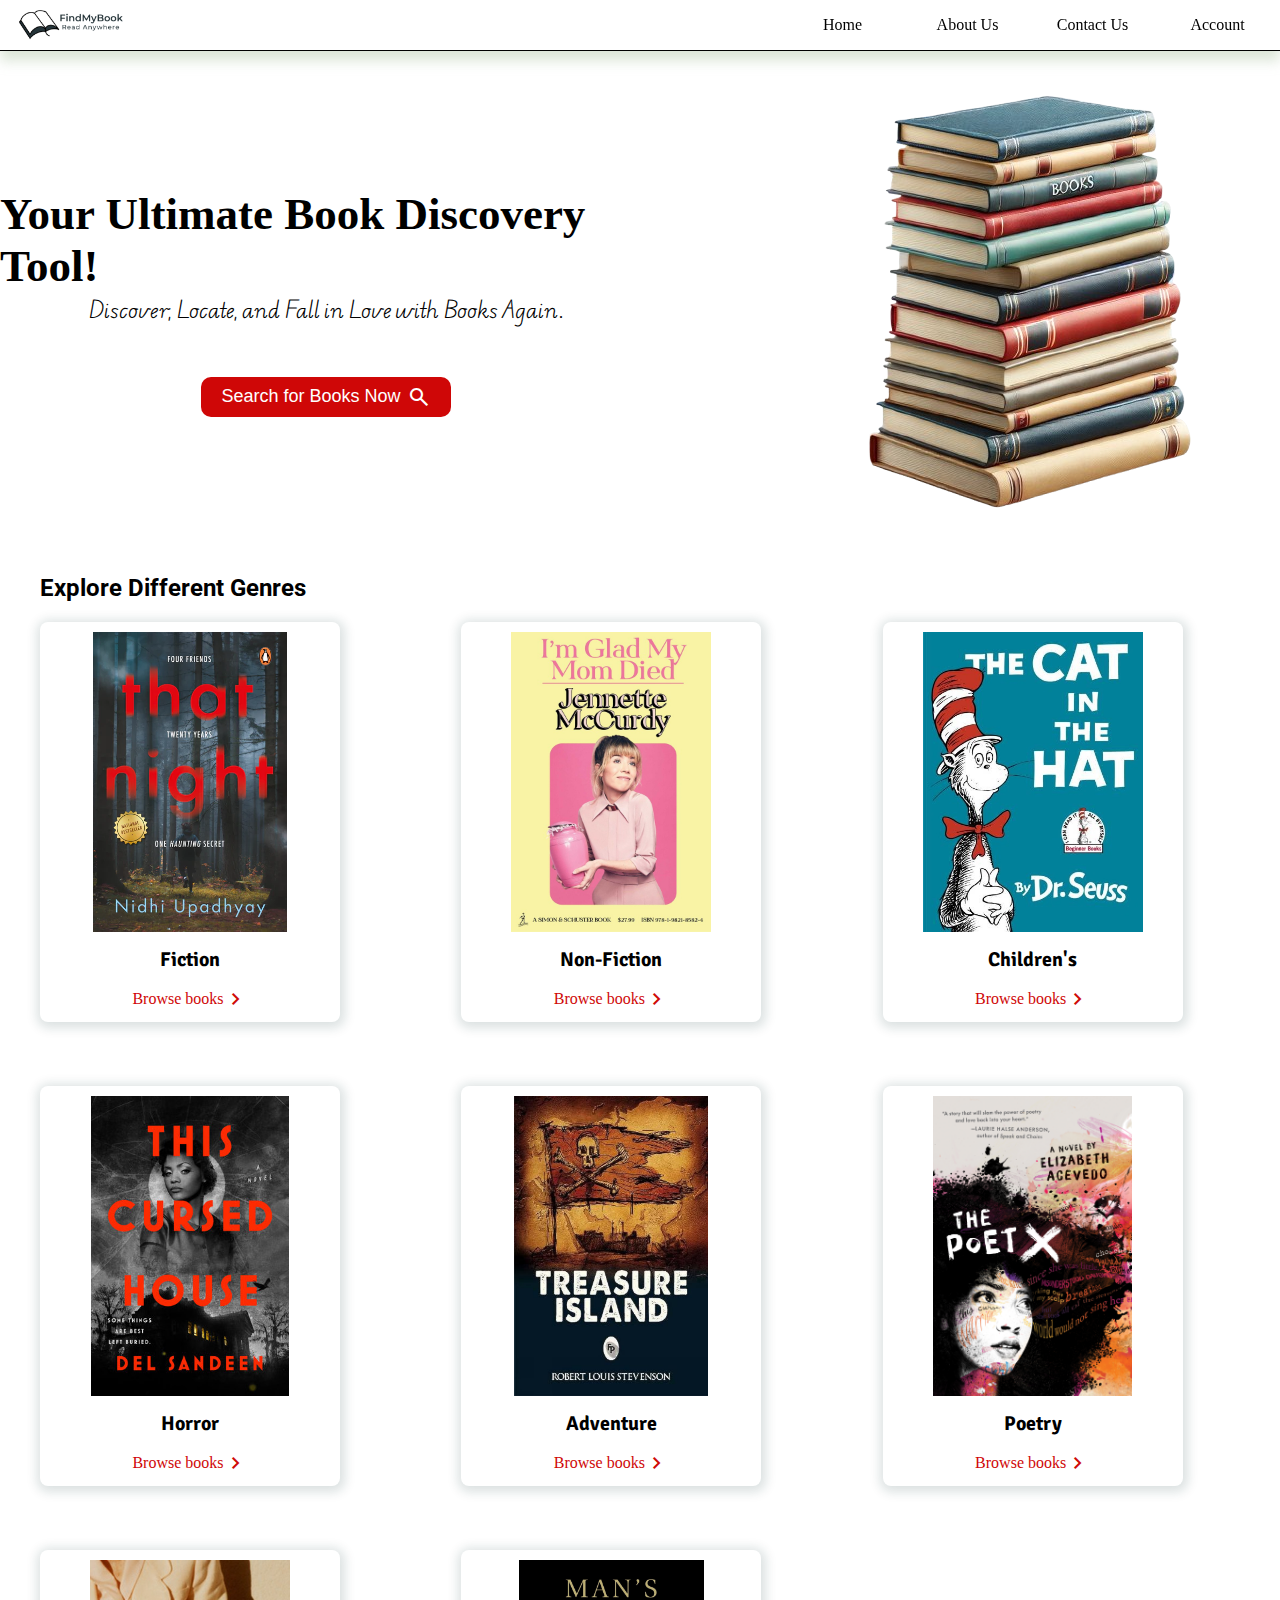
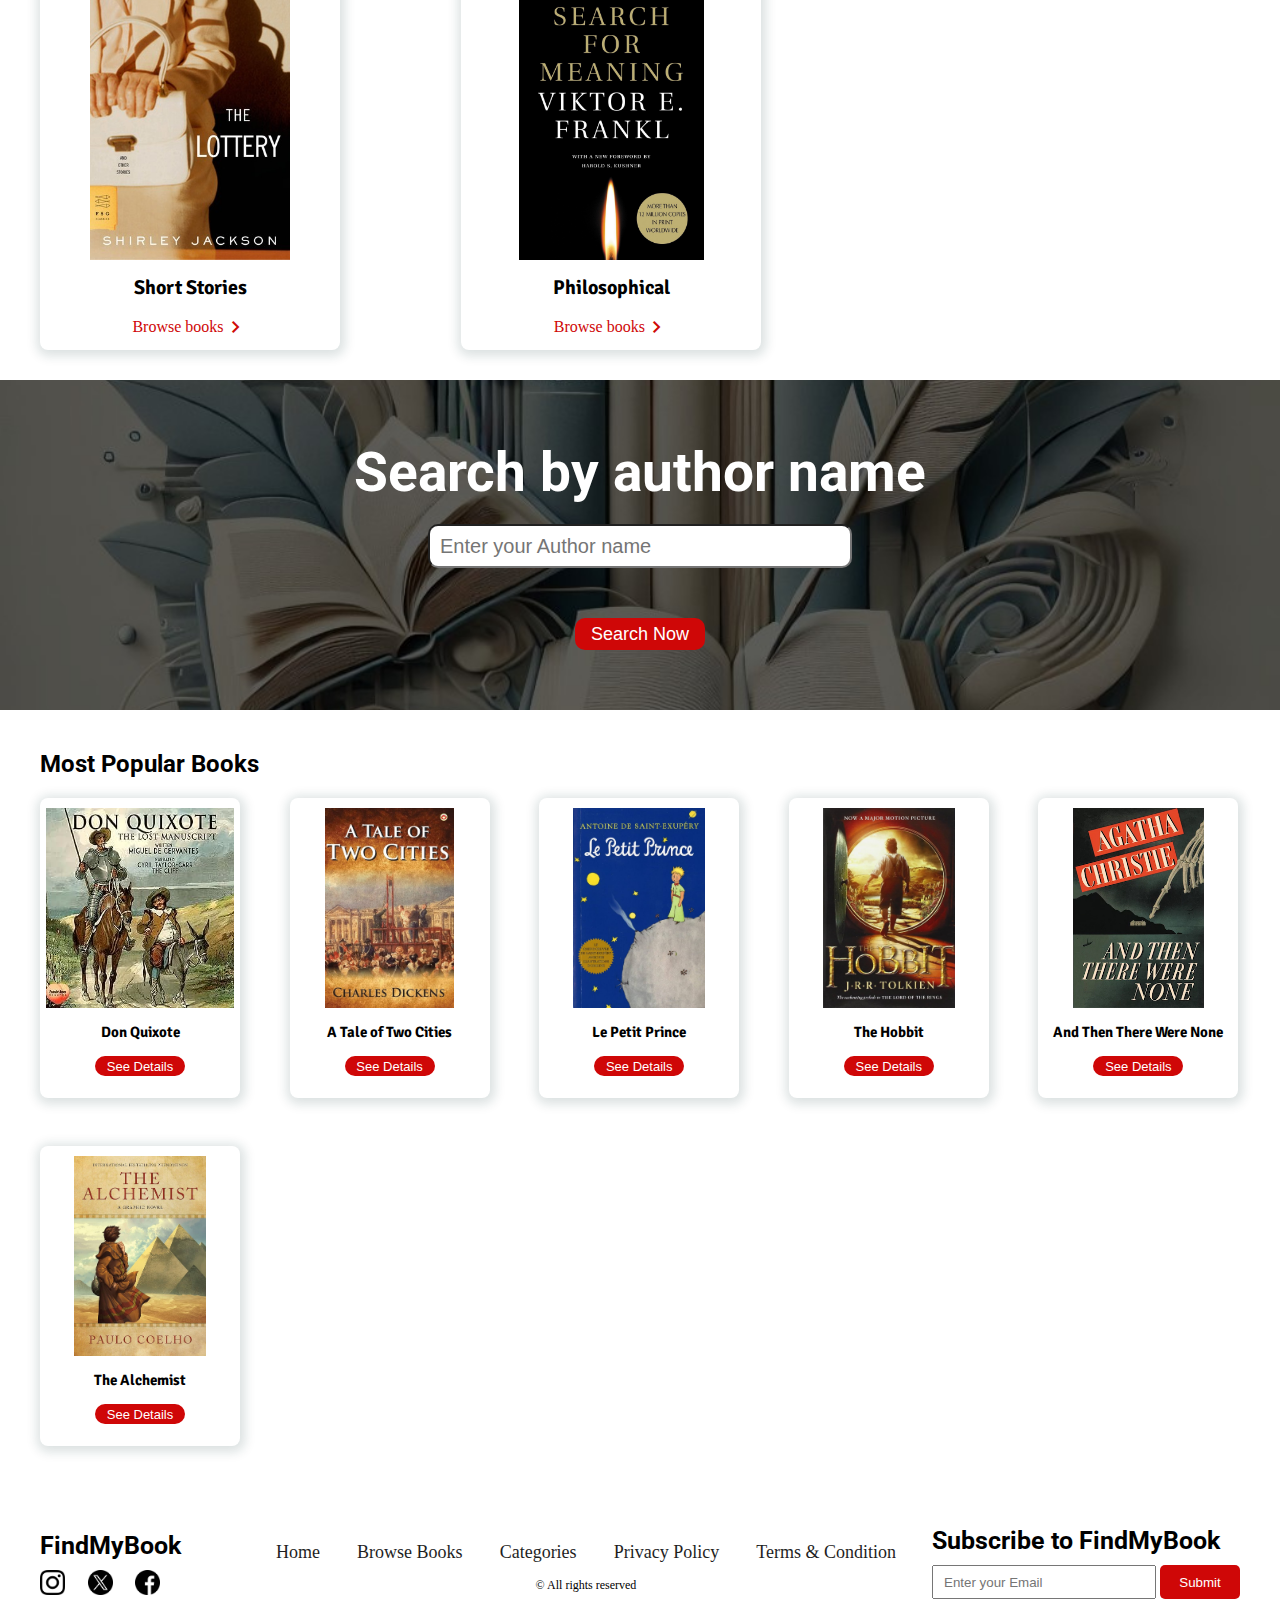
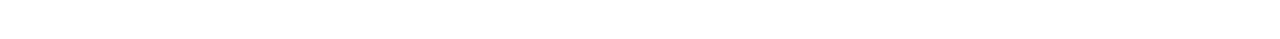
==== index.html @ 2d5c2a86 "Search by author done" ====
<!DOCTYPE html>
<html lang="en">
  <head>
    <meta charset="UTF-8" />
    <meta name="viewport" content="width=device-width, initial-scale=1.0" />
    <title>FindMyBook</title>
    <link rel="icon" type="image/jpg" href="img/favicon.jpg" />
    <link rel="stylesheet" href="index.css" />
    <link
      rel="stylesheet"
      href="https://fonts.googleapis.com/css2?family=Material+Symbols+Outlined:opsz,wght,FILL,GRAD@24,400,0,0&"
    />
    <link
      href="https://fonts.googleapis.com/css2?family=Cinzel:wght@400..900&family=Edu+AU+VIC+WA+NT+Pre:wght@400..700&family=Permanent+Marker&family=Roboto:ital,wght@0,100..900;1,100..900&family=Signika+Negative:wght@300..700&display=swap"
      rel="stylesheet"
    />
  </head>
  <body>
    <header>
      <div class="logo-container">
        <div class="logo">
          <img src="img/logo.png" alt="FindMyBook" />
        </div>
      </div>
      <div class="nav-bar">
        <div class="nav-items">
          <ul id="li-items">
            <li><a href="#cover">Home</a></li>
            <li><a href="about-us.html">About Us</a></li>
            <li><a href="#">Contact Us</a></li>
            <div class="form-container">
              <form id="form">
                <div class="form-heading">
                  <h1>Contact Us</h1>
                  <h3>We will get back to you asap!</h3>
                </div>

                <div class="name-container">
                  <div class="first-name">
                    <span class="material-symbols-outlined"> person </span>
                    <input type="text" placeholder="First name" />
                  </div>
                  <div class="last-name">
                    <input type="text" placeholder="Last name" />
                  </div>
                </div>
                <div class="email-container">
                  <span class="material-symbols-outlined"> mail </span>
                  <input type="text" placeholder="Email" />
                </div>
                <div class="phone-container">
                  <span class="material-symbols-outlined"> call </span>
                  <input type="text" placeholder="Phone" />
                </div>
                <button id="send-btn">SEND</button>
              </form>
            </div>
            <li class="dropdown">
              <a href="#" id="account-btn">Account</a>
              <ul class="dropdown-menu" id="account-menu">
                <li><a href="login.html">Login</a></li>
                <li><a href="orders.html">Your Orders</a></li>
                <li><a href="wishlist.html">Your Wishlist</a></li>
                <li><a href="books.html">Your Books</a></li>
                <li><a href="logout.html">Log Out</a></li>
              </ul>
            </li>
          </ul>
        </div>
      </div>
    </header>

    <main>
      <div class="cover-container" id="cover">
        <div class="tagline-container">
          <h1>Your Ultimate Book Discovery Tool!</h1>
          <p>Discover, Locate, and Fall in Love with Books Again.</p>
          <button id="search-title-btn">
            Search for Books Now
            <span class="material-symbols-outlined"> search </span>
          </button>
          <div id="search-popup" class="search-popup">
            <div class="search-popup-content">
              <span class="close">&times;</span>

              <h2>Search your book title</h2>
              <input type="text" placeholder="Enter title of your book" />
              <button>Search</button>
            </div>
          </div>
        </div>
        <div class="cover-image">
          <img src="img/cover.png" alt="cover image" />
        </div>
      </div>
      <div class="genres-container">
        <div class="genres-heading">
          <h2>Explore Different Genres</h2>
        </div>
        <div class="genres-collection">
          <div class="genres-box">
            <img src="img/fiction cover.jpg" alt="Fiction" />
            <h3>Fiction</h3>
            <a class="browse-books" onclick="fetchBooks('fiction')">
              Browse books<span class="material-symbols-outlined"
                >chevron_right</span
              >
            </a>
          </div>
          <div class="genres-box">
            <img src="img/non-fiction.jpg" alt="Non-Fiction" />
            <h3>Non-Fiction</h3>
            <a class="browse-books" onclick="fetchBooks('non-fiction')">
              Browse books<span class="material-symbols-outlined"
                >chevron_right</span
              >
            </a>
          </div>

          <div class="genres-box">
            <img src="img/children's.jpg" alt="Children's" />
            <h3 id="genre-type">Children's</h3>
            <a onclick="fetchBooks('children')" class="browse-books">
              Browse books<span class="material-symbols-outlined"
                >chevron_right</span
              >
            </a>
          </div>
          <div class="genres-box">
            <img src="img/horror.jpg" alt="Horror" />
            <h3 id="genre-type">Horror</h3>
            <a onclick="fetchBooks('horror')" class="browse-books"
              >Browse books<span class="material-symbols-outlined">
                chevron_right
              </span></a
            >
          </div>
          <div class="genres-box">
            <img src="img/adventure.jpg" alt="Adventure" />
            <h3 id="genre-type">Adventure</h3>
            <a onclick="fetchBooks('adventure')" class="browse-books"
              >Browse books<span class="material-symbols-outlined">
                chevron_right
              </span></a
            >
          </div>
          <div class="genres-box">
            <img src="img/poetry.jpg" alt="Poetry" />
            <h3 id="genre-type">Poetry</h3>
            <a onclick="fetchBooks('poetry')" class="browse-books"
              >Browse books<span class="material-symbols-outlined">
                chevron_right
              </span></a
            >
          </div>
          <div class="genres-box">
            <img src="img/short stories.jpg" alt="Short Stories" />
            <h3 id="genre-type">Short Stories</h3>
            <a onclick="fetchBooks('short-stories')" class="browse-books"
              >Browse books<span class="material-symbols-outlined">
                chevron_right
              </span></a
            >
          </div>
          <div class="genres-box">
            <img src="img/Philosophical.jpg" alt="Philosophical" />
            <h3 id="genre-type">Philosophical</h3>
            <a onclick="fetchBooks('philosophical')" class="browse-books"
              >Browse books<span class="material-symbols-outlined">
                chevron_right
              </span></a
            >
          </div>
        </div>
      </div>

      <div class="author-container">
        <div class="author-search">
          <h1>Search by author name</h1>
          <input
            id="author-input"
            type="text"
            name="author-name"
            placeholder="Enter your Author name"
          />

          <button id="search-button">Search Now</button>
        </div>
      </div>

      <div class="popular-container">
        <h2>Most Popular Books</h2>
        <div class="popular-collection">
          <div class="popular-box">
            <img src="img/Don Quixote.jpg" alt="Don Quixote" />
            <h3>Don Quixote</h3>
            <button>See Details</button>
          </div>
          <div class="popular-box">
            <img
              src="img/A Tale of Two Cities.jpg"
              alt="A Tale of Two Cities"
            />
            <h3>A Tale of Two Cities</h3>
            <button>See Details</button>
          </div>
          <div class="popular-box">
            <img src="img/Le petit prince.jpg" alt="Le Petit Prince" />
            <h3>Le Petit Prince</h3>
            <button>See Details</button>
          </div>
          <div class="popular-box">
            <img src="img/The Hobbit.jpg" alt="The Hobbit" />
            <h3>The Hobbit</h3>
            <button>See Details</button>
          </div>
          <div class="popular-box">
            <img
              src="img/And Then There Were None.jpg"
              alt="And Then There Were None
            "
            />
            <h3>And Then There Were None</h3>
            <button>See Details</button>
          </div>
          <div class="popular-box">
            <img src="img/The Alchemist.jpg" alt="The Alchemist" />
            <h3>The Alchemist</h3>
            <button>See Details</button>
          </div>
        </div>
      </div>
    </main>

    <footer>
      <div class="footer-container">
        <div class="footer-content">
          <div class="social-media">
            <h1>FindMyBook</h1>
            <div class="icons-container">
              <img src="img/instagram.png" alt="instagram" />
              <img src="img/twitter.png" alt="twitter" />
              <img src="img/facebook.png" alt="facebook" />
            </div>
          </div>
          <div class="footer-content-1">
            <div id="important-links">
              <a href="#">Home</a>
              <a href="#">Browse Books</a>
              <a href="#">Categories</a>
              <a href="#">Privacy Policy</a>
              <a href="#">Terms & Condition</a>
            </div>
            <div class="copyright">
              <span id="copyright">© All rights reserved</span>
            </div>
          </div>
          <div class="subscribe">
            <h2>Subscribe to FindMyBook</h2>
            <div class="subscribe-input">
              <input type="text" placeholder="Enter your Email" />
              <button>Submit</button>
            </div>
          </div>
        </div>
      </div>
    </footer>
  </body>
  <script src="search-popup.js"></script>
  <script src="account.js"></script>
  <script src="contact.js"></script>
  <script src="genre.js"></script>
  <script src="author.js"></script>
</html>
---- index.css ----
* {
    margin: 0;
    padding: 0;
  }

  header {
    height: 50px;
    width: 100%;
    display: flex;
    justify-content: space-between;
    border-bottom: 1px solid black;
    box-shadow: 0 10px 12px rgba(205, 220, 200, 0.7);
    z-index: 10000;
    position: fixed;
    top: 0;
    background-color: white;
  }

  .logo-container {
    width: 140px;
    overflow-y: hidden;
    display: flex;
    align-items: center;
    overflow-x: hidden;
  }

  .logo img {
    height: 40px;
  }
  .nav-bar{
    display: flex;
    align-items: center;
    width: 500px;
  }
  .nav-items{
    width: 500px;
  }
  .nav-items #li-items {
    display: flex;
    justify-content: space-around;
  }
  #li-items{
    list-style: none;
  }
  .nav-items a{
    display: inline-block;
    text-decoration: none;
    color: black;
    transition: transform 0.3s;
    width: 90px;
    text-align: center;
    
  }
  .nav-items a:hover{
    transform: scale(1.2);
  }
  

.dropdown {
  position:relative;
}

.dropdown-menu {
  display: none; 
  position: absolute; 
  top: 40px;
  right: 0px;
  background-color: white;
  box-shadow: 0 4px 6px rgba(0, 0, 0, 0.1);
  border-radius: 5px;
  padding: 10px 0;
  list-style: none;
  z-index: 10000; 
  min-width: 150px; 
}

.dropdown-menu li {
  padding: 10px 15px;
  cursor: pointer;
  overflow-x: unset;
  display: flex;
  justify-content: center;
}

.dropdown-menu li a {
  text-decoration: none;
  color: black;
  display: block;
  
}

.dropdown-menu li:hover {
  background-color: #f0f0f0;
}

.dropdown:hover .dropdown-menu,
.dropdown.active .dropdown-menu {
  display: block;
}




  main{
    margin-top: 50px;

  }
  .cover-container{
    display: grid;
    grid-template-columns: repeat(auto-fit, minmax(280px, auto));
    gap: 8rem;
    align-items: center;
    justify-content: center;
  }
  .tagline-container{
    display: flex;
    flex-direction: column;
    align-items: center;
  }
  .tagline-container h1{
    font-size: 45px;
    font-family: 'Permanent Marker';
  }
  .tagline-container p{
    font-size: 20px;
    font-family: 'Edu AU VIC WA NT Pre';
  }
  .tagline-container button{
    margin-top: 50px;
    font-size: 18px;
    background-color:  rgb(207, 7, 7);
    cursor: pointer;
    border: none;
    border-radius: 10px;
    width: 250px;
    height: 40px;
    color: white;
    display: flex;
    align-items: center;
    justify-content: center;
    gap: 6px;
    transition: transform 0.3s ease;
  }
  .tagline-container button span{
    overflow-y: hidden;
  }
  .tagline-container button:hover{
    transform: scale(0.9);
  }
  .search-popup {
    display: none;
    position: fixed;
    top: 0;
    left: 0;
    width: 100%;
    height: 100%;
    background-color: rgba(0, 0, 0, 0.5);
    opacity: 0;
    visibility: hidden; 
    z-index: 1000;
    transition: opacity 0.3s ease, visibility 0.3s ease;
  }
  
  .search-popup-content {
    position: absolute;
    top: 50%;
    left: 50%;
    transform: translate(-50%, -50%);
    background: white;
    padding: 20px;
    border-radius: 8px;
    box-shadow: 0 5px 15px rgba(0, 0, 0, 0.3);
    text-align: center;
  }
  .search-popup.show {
    display: block; 
    opacity: 1; 
    visibility: visible;
  }
  .search-popup-content h2{
    font-size: 30px;
    font-family: 'Roboto';
  }
  .search-popup-content input{
    width: 95%;
    margin-top: 20px;
    height: 40px;
    font-size: 20px;
    padding: 5px;
    border-radius: 5px;
  }
  .search-popup-content button{
    width: 100%;
    margin-top: 20px;
  }
  .close {
    position: absolute;
    top: 10px;
    right: 10px;
    font-size: 20px;
    cursor: pointer;
  }
  .genres-container{
    margin: 20px 40px;
  }
  .genres-heading h2, .popular-container h2{
    font-family: 'Roboto';
  }
  .genres-collection{
    display: grid;
    grid-template-columns: repeat(auto-fit, minmax(280px, auto));
    gap: 4rem;
    margin-top: 20px;
  }
  .genres-box{
    height: 400px;
    width: 300px;
    display: flex;
    align-items: center;
    flex-direction: column;
    box-shadow: 1px 2px 11px 4px rgb(14 55 54 / 15%);
    border-radius: 0.5rem;
  }
  .genres-box img{
    height: 300px;
    padding: 10px;
  }
  .genres-box h3{
    font-family: 'Signika Negative';
    font-size: 20px;
    margin-top: 5px;
  }
  .genres-box a{
    margin-top: 15px;
    text-decoration: none;
    color: rgb(207, 7, 7);
    display: flex;
    align-items: center;
  }
  .genres-box span{
    overflow-y: hidden;
  }
  .genres-box a:hover{
    color: rgb(249, 9, 9);
  }

  .author-container{
    background-image: url(img/author-background.jpg);
    background-size: cover;
    background-position: center;
    background-repeat: no-repeat;
    margin-top: 30px;
    color: white;
  }
  .author-search{
    padding:60px;
    display: flex;
    align-items: center;
    justify-content: center;
    flex-direction: column;
  }
  .author-search h1{
    font-size: 55px; 
    font-family: 'Roboto';
  }
  .author-search input{
    font-size: 20px;
    margin-top: 20px;
    width: 400px;
    height: 20px;
    border-radius: 10px;
    padding: 10px;
    outline-style: none;
  }
  .author-search button{
    background-color: rgb(207, 7, 7);
    margin-top: 50px;
    color: white;
    border: none;
    border-radius: 10px;
    width: 130px;
    height: 32px;
    cursor: pointer;
    font-size: 18px;
  }
  .author-search button:hover{
    background-color: rgb(249, 9, 9);
  }

  .popular-container{
    margin: 40px;
  }
  .popular-collection{
    display: grid;
    grid-template-columns: repeat(auto-fit, minmax(200px, auto));
    gap: 3rem;
    margin-top: 20px;
  }
  .popular-box{
    height: 300px;
    width: 200px;
    display: flex;
    align-items: center;
    flex-direction: column;
    box-shadow: 1px 2px 11px 4px rgb(14 55 54 / 15%);
    border-radius: 0.5rem;
  }
  .popular-box img{
    height: 200px;
    padding: 10px;
  }
  .popular-box h3{
    font-family: 'Signika Negative';
    font-size: 15px;
    margin-top: 5px;
  }
  .popular-box button{
    background-color: rgb(207, 7, 7);
    margin-top: 15px;
    color: white;
    border: none;
    border-radius: 10px;
    width: 90px;
    height: 20px;
    cursor: pointer;
    font-size: 13px;
  }
  .popular-box button:hover{
    background-color: rgb(249, 9, 9);
  }
  
  .footer-content{
    padding: 40px;
    display: grid;
    grid-template-columns: repeat(auto-fit, minmax(200px, auto));
    align-items: center;
    justify-content: space-between;
  }
  .footer-content-1{
    display: flex;
    flex-direction: column;
    align-items: center;
  }
  .footer-content-1 .copyright{
    margin-top: 15px;
    font-size: 12px;
  }
  .footer-content-1 #important-links{
    margin-top: 10px;
    display: flex;
    justify-content: space-between;
    width: 620px;
  }
  .footer-content-1 a{
    font-size: 18px;
    color: rgb(31, 31, 31);
    text-decoration: none;
  }
  .footer-content-1 a:hover{
    color: rgb(249, 9, 9);
  }
  .popup-overlay {
    position: fixed;
    top: 0;
    left: 0;
    width: 100%;
    height: 100%;
    background: rgba(0, 0, 0, 0.6);
    display: none;
    justify-content: center;
    align-items: center;
    z-index: 10000; 
  }

  
  .popup-overlay.active {
    display: flex;
  }

  
  .form-container {
    background: white;
    padding: 20px;
    border-radius: 8px;
    box-shadow: 0 4px 10px rgba(0, 0, 0, 0.3);
    margin: 0;
  }

  #form{
    width: 500px;
  }
  .form-heading {
    display: flex;
    flex-direction: column;
    align-items: center;
  }
  .form-heading h1{
    font-family: 'Roboto';
    font-size: 35px;
  }
  .form-heading h3{
    font-family: 'Signika Negative';
    font-weight: 400;
    font-size: 18px;
  }
  .name-container{
    display: flex;
    margin-top: 40px;
  }
  .first-name, .last-name {
    border: 2px solid #d5d5da;
    width: 250px;
    border-radius: 5px;
    display: flex;
    align-items: center;
  }
  .first-name input, .last-name input, .email-container input, .phone-container input{
    border: none;
    font-size: 16px;
    padding: 5px;
    margin-left: 5px;
    outline: none;
  }
  .first-name span, .email-container span, .phone-container span{
    color: #7d7d7d;
    padding: 5px;
  }
  .last-name{
    margin-left: 8px;
  }
  .email-container, .phone-container{
    width: 496px;
    border: 2px solid #d5d5da;
    border-radius: 5px;
    display: flex;
    align-items: center;
    margin-top: 10px;
  }
  #send-btn{
    width: 496px;
    margin-top: 20px;
    height: 40px;
    font-size: 18px;
    background-color: rgb(207, 7, 7);
    color: white;
    border: none;
    border-radius: 5px;
    cursor: pointer;
  }
  #send-btn:hover{
    background-color: rgb(249, 9, 9);
  }

  .social-media h1{
    font-family: 'Roboto';
    font-size: 25px;
  }
  .icons-container{
    width: 120px;
    display: flex;
    justify-content: space-between;
    margin-top: 10px;
  }
  .icons-container img{
    height: 25px;
    
  }
  .subscribe h2{
    font-family: 'Roboto';
    font-size: 25px;
  }
  .subscribe-input input{
    height: 10px;
    width: 200px;
    padding: 10px;
    margin-top: 10px;
    
  }
  .subscribe-input button{
    width: 80px;
    height: 34px;
    cursor: pointer;
    background-color: rgb(207, 7, 7);
    color: white;
    border: none;
    border-radius: 5px;
  }
  .subscribe-input button:hover{
    background-color: rgb(249, 9, 9);
  }


  /*About-Us CSS*/

  .about-cover-container{
    background-image: url(img/about\ us\ background.jpg);
    color: white;
    height: 60vh;
  }
  .about-cover-content{
    position: relative;
    top: 150px;
    left: 100px;
  }
  .about-cover-content h1{
    font-size: 45px;
    font-family: 'Roboto';
  }
  .about-cover-content p{
    font-family: 'Edu AU VIC WA NT Pre';
  }
  .about-cover-content button{
    margin-top: 30px;
    height: 30px;
    width: 100px;
    border: none;
    border-radius: 5px;
    background-color: rgb(207, 7, 7);
    color: white;
    cursor: pointer;
  }
  .about-cover-content button:hover{
    background-color: rgb(249, 9, 9);
  }
  .about-us-1{
    display: flex;
    align-items: center;
    justify-content: center;
    margin: 50px;
    gap: 20px;
  }
  .about-content-1 h1{
    margin-bottom: 20px;
    font-family: 'Roboto';
    font-size: 40px;
  }
  .about-content-1 li{
    margin-top: 5px;
  }
  .about-content-1 p{
    line-height: 25px;
    font-family: 'Signika Negative';
    font-weight: 300;
    margin-top: 20px;
  }
  .about-us-2 h1{
    text-align: center;
    font-family: 'Roboto';
    font-size: 40px;
    margin-top: 40px;
  }
  .cards{
    display: grid;
    grid-template-columns: repeat(auto-fit, minmax(240px, auto));
    gap: 3rem;
    padding: 40px 60px;
    justify-content: space-around;
  }
  .card{
    border: 1px solid black;
    width: 225px;
    height: 300px;
    box-shadow: 1px 2px 11px 4px rgb(14 55 54 / 15%);
    border-radius: 0.5rem;
    background-color: rgb(240, 220, 220);
  }
  .card h3{
    padding: 20px;
    font-family: 'Signika Negative';
    font-size: 16px;
    text-align: center;
  }
  .card p{
    font-family: 'Edu AU VIC WA NT Pre';
    font-size: 13px;
    padding: 20px;
    font-weight: 500;
    text-align: justify;
  }




  /*Genre.html*/


  #book-results{
    display: grid;
    grid-template-columns: repeat(auto-fit, minmax(280px, auto));
    gap: 4rem;
    margin-top: 50px;
    padding: 24px;

  }
  .genre-book{
    height: 400px;
    width: 314px;
    display: flex;
    align-items: center;
    flex-direction: column;
    box-shadow: 1px 2px 11px 4px rgb(14 55 54 / 15%);
    border-radius: 0.5rem;
  }
  .genre-book img{
    height: 260px;
    padding: 10px;
  }
  .genre-book h3{
    font-family: 'Signika Negative';
    font-size: 17px;
    margin-top: 5px;
    text-align: center;
  }
  .genre-book p{
    margin-top: 15px;
    color: rgb(17, 180, 17);
  }
  .genre-book a{
    margin-top: 22px;
    color: rgb(207, 7, 7);
    display: flex;
    align-items: center;
    text-decoration: none;
  }
  .genre-book a:hover{
    color: rgb(249, 9, 9);
  }


  /*Search by Author*/

  .author-book{
    height: 450px;
    width: 314px;
    display: flex;
    align-items: center;
    flex-direction: column;
    box-shadow: 1px 2px 11px 4px rgb(14 55 54 / 15%);
    border-radius: 0.5rem;
  }
  .author-book img{
    height: 260px;
    padding: 10px;
  }
  .author-book h3{
    font-family: 'Signika Negative';
    font-size: 17px;
    margin-top: 5px;
    text-align: center;
  }
  .author-book #author-name{
    margin-top: 15px;
    color: rgb(17, 180, 17);
    text-align: center;
  }
  .author-book #published-year{
    margin-top: 22px;
    color: rgb(207, 7, 7);
    
  }
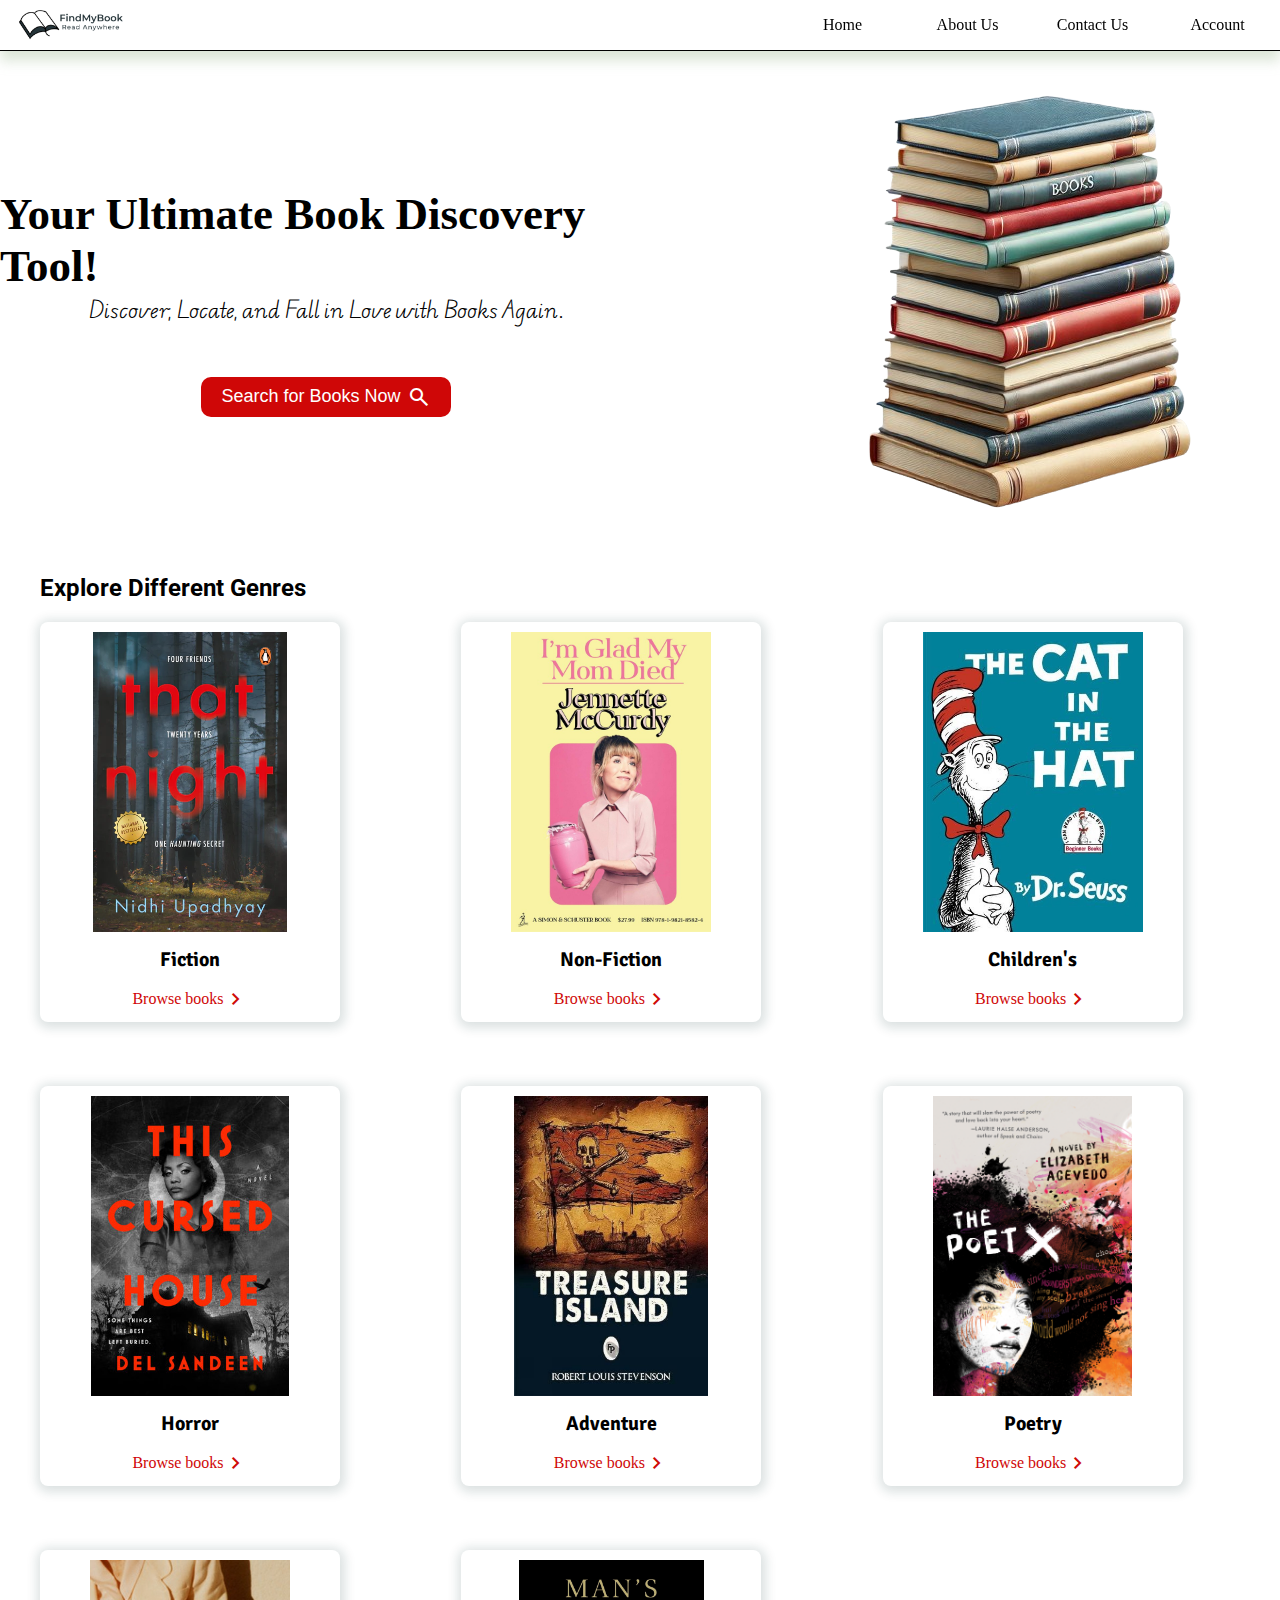
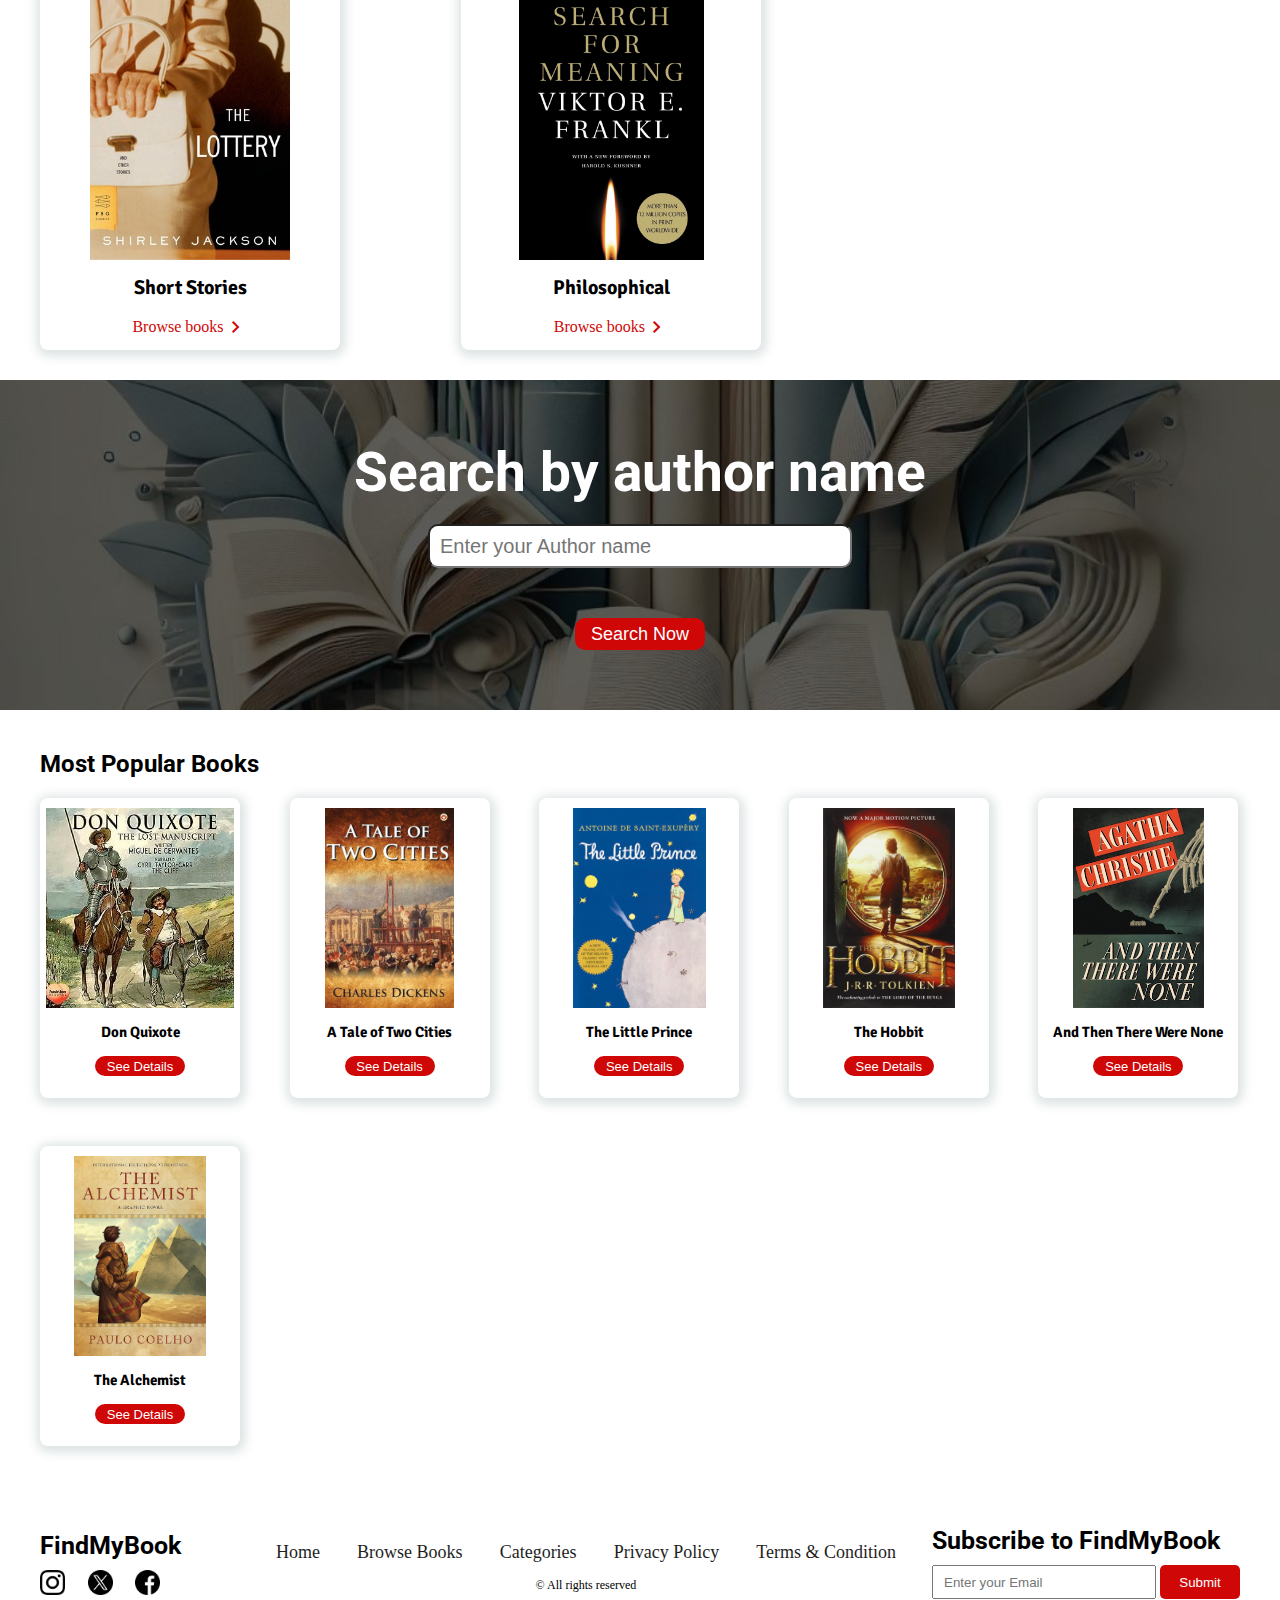
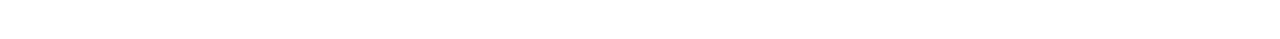
==== commit 8c418beb: "details of popular books added" ====
--- a/index.html
+++ b/index.html
@@ -84,8 +84,12 @@
               <span class="close">&times;</span>
 
               <h2>Search your book title</h2>
-              <input type="text" placeholder="Enter title of your book" />
-              <button>Search</button>
+              <input
+                type="text"
+                placeholder="Enter title of your book"
+                id="title-input"
+              />
+              <button id="title-search">Search</button>
             </div>
           </div>
         </div>
@@ -194,7 +198,7 @@
           <div class="popular-box">
             <img src="img/Don Quixote.jpg" alt="Don Quixote" />
             <h3>Don Quixote</h3>
-            <button>See Details</button>
+            <button id="popular-details">See Details</button>
           </div>
           <div class="popular-box">
             <img
@@ -202,17 +206,17 @@
               alt="A Tale of Two Cities"
             />
             <h3>A Tale of Two Cities</h3>
-            <button>See Details</button>
-          </div>
-          <div class="popular-box">
-            <img src="img/Le petit prince.jpg" alt="Le Petit Prince" />
-            <h3>Le Petit Prince</h3>
-            <button>See Details</button>
+            <button id="popular-details">See Details</button>
+          </div>
+          <div class="popular-box">
+            <img src="img/the liitle prince.jpg" alt="The little prince" />
+            <h3>The Little Prince</h3>
+            <button id="popular-details">See Details</button>
           </div>
           <div class="popular-box">
             <img src="img/The Hobbit.jpg" alt="The Hobbit" />
             <h3>The Hobbit</h3>
-            <button>See Details</button>
+            <button id="popular-details">See Details</button>
           </div>
           <div class="popular-box">
             <img
@@ -221,12 +225,12 @@
             "
             />
             <h3>And Then There Were None</h3>
-            <button>See Details</button>
+            <button id="popular-details">See Details</button>
           </div>
           <div class="popular-box">
             <img src="img/The Alchemist.jpg" alt="The Alchemist" />
             <h3>The Alchemist</h3>
-            <button>See Details</button>
+            <button id="popular-details">See Details</button>
           </div>
         </div>
       </div>
@@ -269,6 +273,7 @@
   <script src="search-popup.js"></script>
   <script src="account.js"></script>
   <script src="contact.js"></script>
+  <script src="title.js"></script>
   <script src="genre.js"></script>
   <script src="author.js"></script>
 </html>
--- a/index.css
+++ b/index.css
@@ -655,7 +655,57 @@
   }
   .author-book #published-year{
     margin-top: 22px;
+    
+    
+  }
+  .author-book a{
+    margin-top: 22px;
     color: rgb(207, 7, 7);
+    display: flex;
+    align-items: center;
+    text-decoration: none;
+  }
+  .author-book a:hover{
+    color: rgb(249, 9, 9);
+  }
+
+  /*Search by title*/
+  .title-book{
+    height: 470px;
+    width: 314px;
+    display: flex;
+    align-items: center;
+    flex-direction: column;
+    box-shadow: 1px 2px 11px 4px rgb(14 55 54 / 15%);
+    border-radius: 0.5rem;
+  }
+  .title-book img{
+    height: 260px;
+    padding: 10px;
+  }
+  .title-book h3{
+    font-family: 'Signika Negative';
+    font-size: 17px;
+    margin-top: 5px;
+    text-align: center;
+  }
+  .title-book #author-name{
+    margin-top: 15px;
+    color: rgb(17, 180, 17);
+    text-align: center;
+  }
+  .title-book #published-year{
+    margin-top: 22px;
     
   }
+  .title-book a{
+    margin-top: 22px;
+    color: rgb(207, 7, 7);
+    display: flex;
+    align-items: center;
+    text-decoration: none;
+  }
+  .title-book a:hover{
+    color: rgb(249, 9, 9);
+  }
   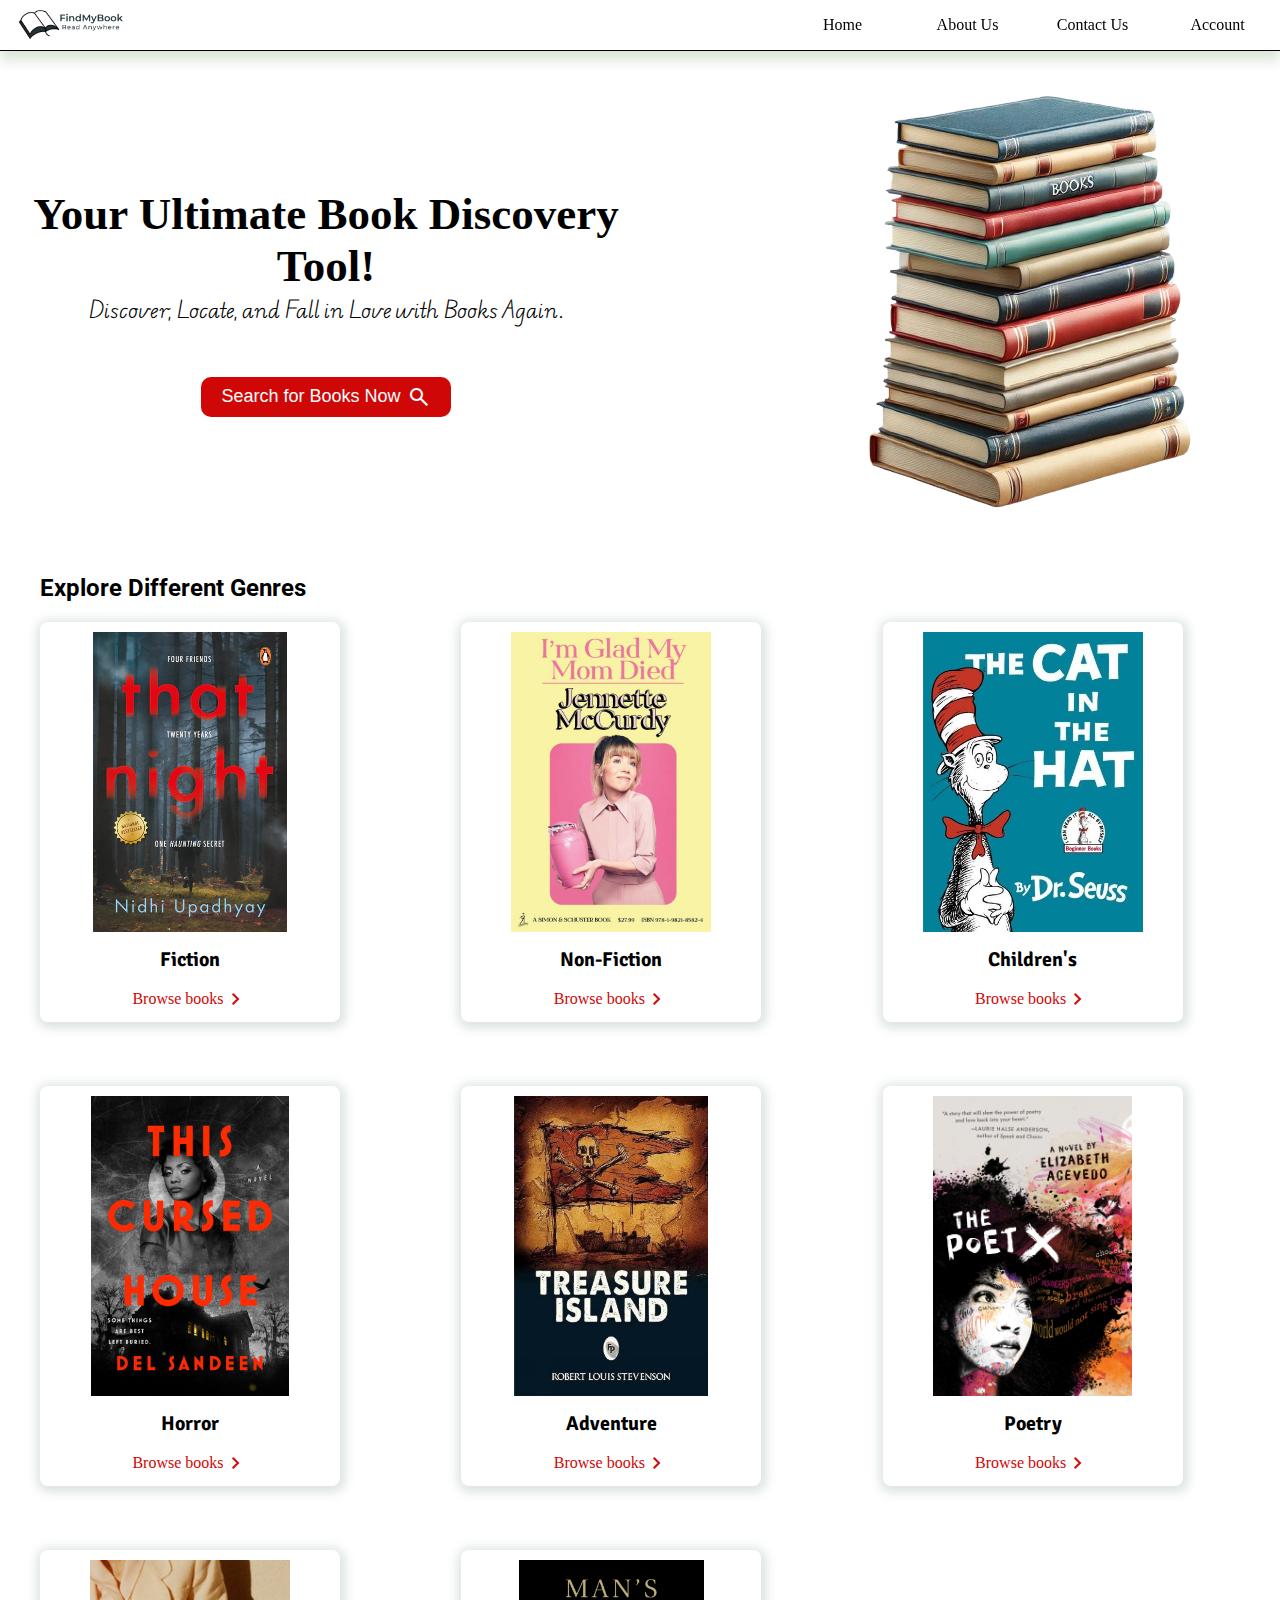
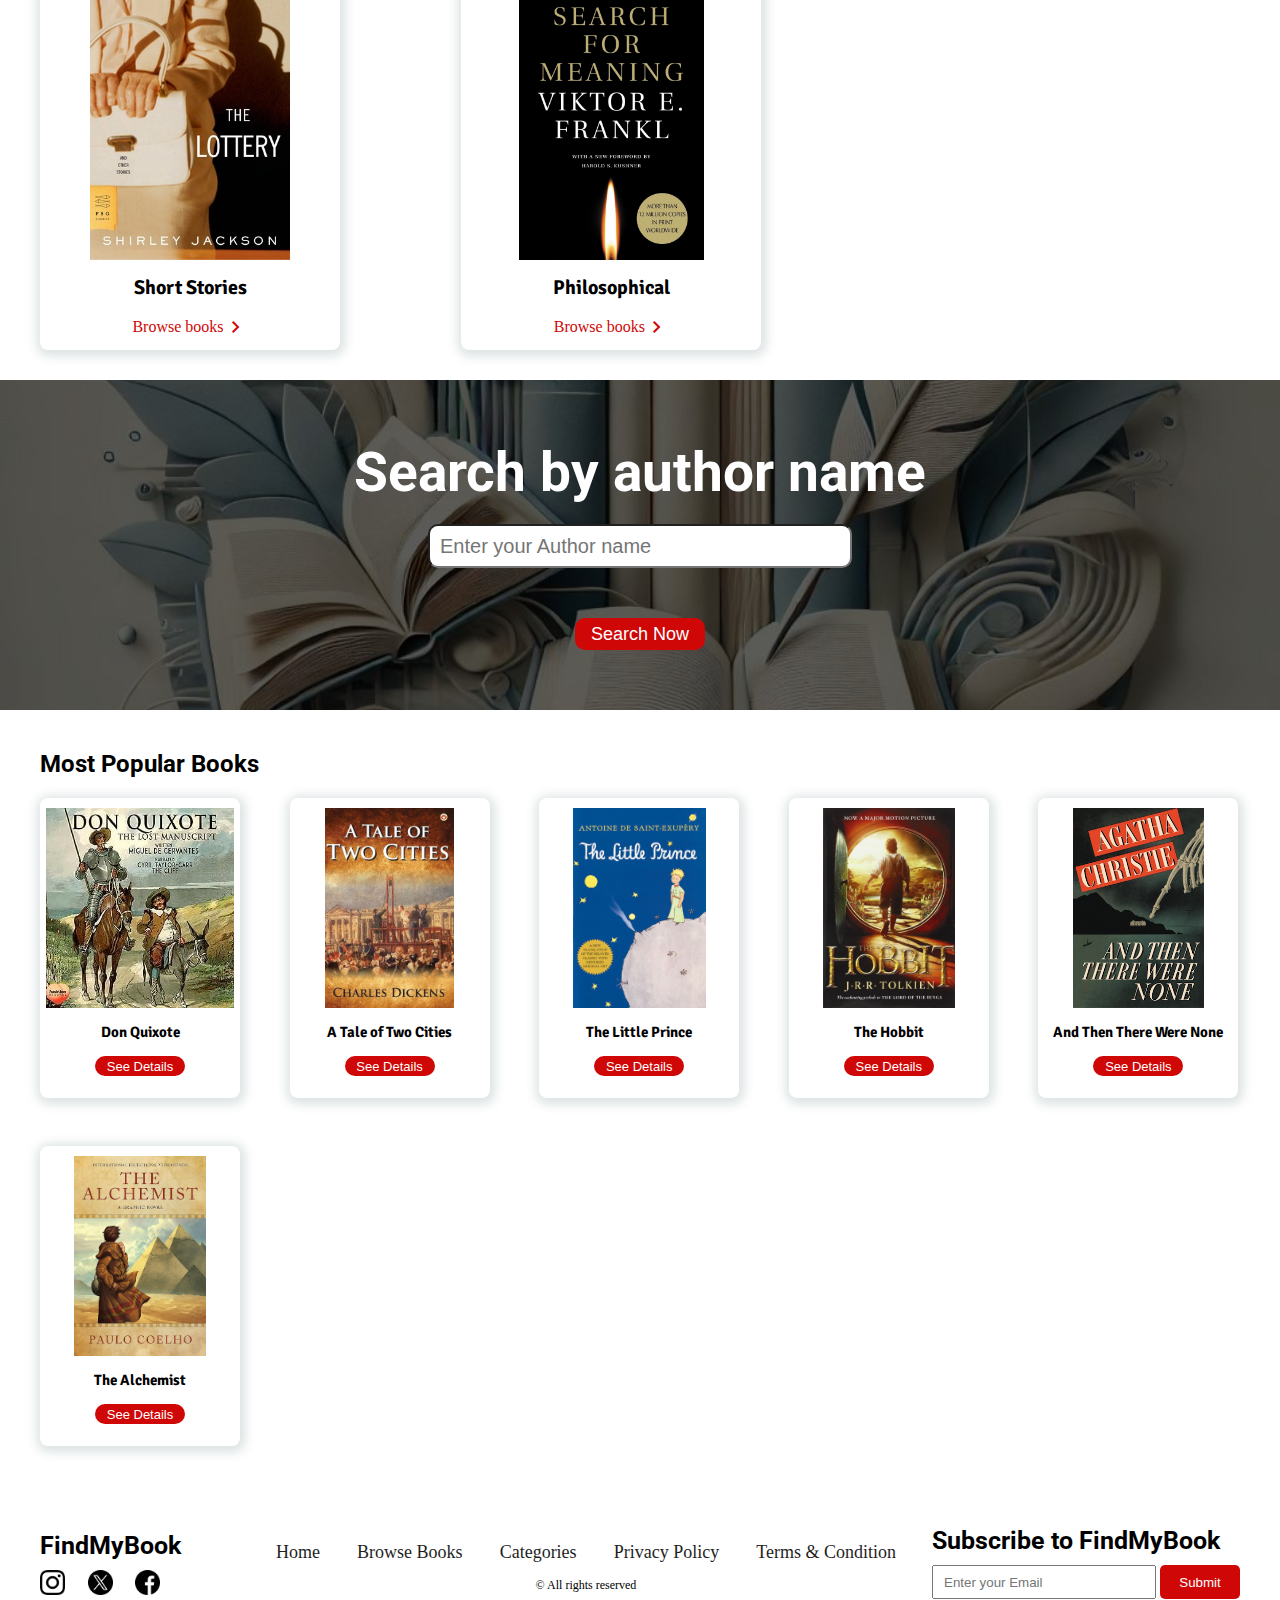
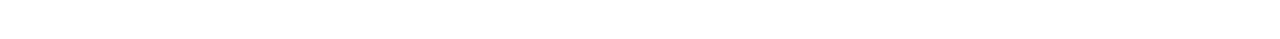
==== commit bae7ff5c: "some responsiveness of footer added" ====
--- a/index.html
+++ b/index.html
@@ -195,41 +195,41 @@
       <div class="popular-container">
         <h2>Most Popular Books</h2>
         <div class="popular-collection">
-          <div class="popular-box">
+          <div class="popular-box" data-title="Don Quixote">
             <img src="img/Don Quixote.jpg" alt="Don Quixote" />
-            <h3>Don Quixote</h3>
-            <button id="popular-details">See Details</button>
-          </div>
-          <div class="popular-box">
+            <h3 id="popular-title">Don Quixote</h3>
+            <button id="popular-details">See Details</button>
+          </div>
+          <div class="popular-box" data-title="A Tale of Two Cities">
             <img
               src="img/A Tale of Two Cities.jpg"
               alt="A Tale of Two Cities"
             />
-            <h3>A Tale of Two Cities</h3>
-            <button id="popular-details">See Details</button>
-          </div>
-          <div class="popular-box">
+            <h3 id="popular-title">A Tale of Two Cities</h3>
+            <button id="popular-details">See Details</button>
+          </div>
+          <div class="popular-box" data-title="The Little Prince">
             <img src="img/the liitle prince.jpg" alt="The little prince" />
-            <h3>The Little Prince</h3>
-            <button id="popular-details">See Details</button>
-          </div>
-          <div class="popular-box">
+            <h3 id="popular-title">The Little Prince</h3>
+            <button id="popular-details">See Details</button>
+          </div>
+          <div class="popular-box" data-title="The Hobbit">
             <img src="img/The Hobbit.jpg" alt="The Hobbit" />
-            <h3>The Hobbit</h3>
-            <button id="popular-details">See Details</button>
-          </div>
-          <div class="popular-box">
+            <h3 id="popular-title">The Hobbit</h3>
+            <button id="popular-details">See Details</button>
+          </div>
+          <div class="popular-box" data-title="And Then There Were None">
             <img
               src="img/And Then There Were None.jpg"
               alt="And Then There Were None
             "
             />
-            <h3>And Then There Were None</h3>
-            <button id="popular-details">See Details</button>
-          </div>
-          <div class="popular-box">
+            <h3 id="popular-title">And Then There Were None</h3>
+            <button id="popular-details">See Details</button>
+          </div>
+          <div class="popular-box" data-title="The Alchemist">
             <img src="img/The Alchemist.jpg" alt="The Alchemist" />
-            <h3>The Alchemist</h3>
+            <h3 id="popular-title">The Alchemist</h3>
             <button id="popular-details">See Details</button>
           </div>
         </div>
@@ -263,13 +263,14 @@
             <h2>Subscribe to FindMyBook</h2>
             <div class="subscribe-input">
               <input type="text" placeholder="Enter your Email" />
-              <button>Submit</button>
+              <button type="submit">Submit</button>
             </div>
           </div>
         </div>
       </div>
     </footer>
   </body>
+  <script src="index.js"></script>
   <script src="search-popup.js"></script>
   <script src="account.js"></script>
   <script src="contact.js"></script>
--- a/index.css
+++ b/index.css
@@ -120,10 +120,12 @@
   .tagline-container h1{
     font-size: 45px;
     font-family: 'Permanent Marker';
+    text-align: center;
   }
   .tagline-container p{
     font-size: 20px;
     font-family: 'Edu AU VIC WA NT Pre';
+    text-align: center;
   }
   .tagline-container button{
     margin-top: 50px;
@@ -236,6 +238,7 @@
     color: rgb(207, 7, 7);
     display: flex;
     align-items: center;
+    cursor: pointer;
   }
   .genres-box span{
     overflow-y: hidden;
@@ -384,6 +387,7 @@
     border-radius: 8px;
     box-shadow: 0 4px 10px rgba(0, 0, 0, 0.3);
     margin: 0;
+    visibility: hidden;
   }
 
   #form{
@@ -583,7 +587,37 @@
 
   /*Genre.html*/
 
-
+    #loading {
+      position: fixed;
+      top: 0;
+      left: 0;
+      width: 100%;
+      height: 100%;
+      display: flex;
+      flex-direction: column;
+      justify-content: center;
+      align-items: center;
+      background-color: rgba(255, 255, 255, 0.9);
+      z-index: 9999;
+  }
+
+  .spinner {
+      width: 50px;
+      height: 50px;
+      border: 5px solid #f3f3f3;
+      border-top: 5px solid #3498db;
+      border-radius: 50%;
+      animation: spin 1s linear infinite;
+  }
+
+  @keyframes spin {
+      0% {
+          transform: rotate(0deg);
+      }
+      100% {
+          transform: rotate(360deg);
+      }
+  }
   #book-results{
     display: grid;
     grid-template-columns: repeat(auto-fit, minmax(280px, auto));
@@ -615,22 +649,36 @@
     margin-top: 15px;
     color: rgb(17, 180, 17);
   }
-  .genre-book a{
+  .genre-book #buttons{
     margin-top: 22px;
-    color: rgb(207, 7, 7);
-    display: flex;
-    align-items: center;
-    text-decoration: none;
-  }
-  .genre-book a:hover{
-    color: rgb(249, 9, 9);
+    display: flex;
+    gap: 16px;
+  }
+  .genre-book #buttons button{ 
+    background-color: transparent;
+    border: 1px solid black;
+    border-radius: 20px;
+    height: 30px;
+    width: 130px;
+    cursor: pointer;
+  }
+  .genre-book #buttons button:hover{
+    background-color: rgb(207, 7, 7);
+    color: white;
   }
 
 
   /*Search by Author*/
-
+  #author-book-results{
+    display: grid;
+    grid-template-columns: repeat(auto-fit, minmax(280px, auto));
+    gap: 4rem;
+    margin-top: 50px;
+    padding: 24px;
+
+  }
   .author-book{
-    height: 450px;
+    height: 490px;
     width: 314px;
     display: flex;
     align-items: center;
@@ -658,15 +706,22 @@
     
     
   }
-  .author-book a{
+  .author-book #author-buttons{
     margin-top: 22px;
-    color: rgb(207, 7, 7);
-    display: flex;
-    align-items: center;
-    text-decoration: none;
-  }
-  .author-book a:hover{
-    color: rgb(249, 9, 9);
+    display: flex;
+    gap: 16px;
+  }
+  .author-book #author-buttons button{ 
+    background-color: transparent;
+    border: 1px solid black;
+    border-radius: 20px;
+    height: 30px;
+    width: 130px;
+    cursor: pointer;
+  }
+  .author-book #author-buttons button:hover{
+    background-color: rgb(207, 7, 7);
+    color: white;
   }
 
   /*Search by title*/
@@ -698,14 +753,271 @@
     margin-top: 22px;
     
   }
-  .title-book a{
-    margin-top: 22px;
-    color: rgb(207, 7, 7);
-    display: flex;
-    align-items: center;
-    text-decoration: none;
-  }
-  .title-book a:hover{
-    color: rgb(249, 9, 9);
+  .title-button{
+    margin-top: 20px;
+  }
+  .title-button button{
+    background-color: transparent;
+    border: 1px solid black;
+    border-radius: 20px;
+    height: 30px;
+    width: 130px;
+    cursor: pointer;
+  }
+  .title-button button:hover{
+    background-color: rgb(207, 7, 7);
+    color: white;
+  }
+  
+
+
+  /*Popular books*/
+  .book-details{
+    display: grid;
+    grid-template-columns: repeat(auto-fit, minmax(280px, auto));
+    gap: 6rem;
+    margin: 5%;
+    padding: 24px;
+
+  }
+  .popular-cover-container{
+    display: flex;
+    flex-direction: column;
+  }
+  .popular-cover-container img{
+    height: 350px;
+    width: 350px;
+    border-radius: 12px;
+    margin-bottom: 10px;
+  }
+  .popular-cover-container button{
+    margin-top: 10px;
+    height: 35px;
+    cursor: pointer;
+    border: 1px solid black;
+    border-radius: 15px;
+    font-size: 15px;
+    background-color: transparent;
+  }
+  .popular-cover-container button:hover{
+    background-color: rgb(207, 7, 7);
+    color: white;
+  }
+  .popular-details-container h1{
+    font-family: 'Roboto';
+    font-size: 50px;
+  }
+  .popular-details-container #author-name{
+    font-size: 18px;
+    color: #7d7d7d;
+    letter-spacing: 1px;
+  }
+  .popular-details-container #genre{
+    font-size: 18px;
+    color: #7d7d7d;
+    letter-spacing: 1px;
+    margin-bottom: 15px;
+  }
+  .popular-details-container #intro{
+    font-family: 'Signika Negative';
+    line-height: 22px;
+    margin-bottom: 15px;
+  }
+  .popular-details-container span{
+    color: #7d7d7d;  
+  }
+  .popular-details-container h3{
+    font-family: 'Signika Negative';
+    margin-top: 20px;
+    font-size: 22px;
+  }
+  .popular-details-container #original_t{
+    margin-top: 10px;
+    font-family: 'Signika Negative';
+  }
+  .popular-details-container #published_year, .popular-details-container #awards{
+    font-family: 'Signika Negative';
+  }
+
+
+
+
+
+
+  /*Responsivness*/
+
+  @media (max-width: 1225px){
+    
+    .footer-content-1 #important-links{
+      width: 530px;
+    }
+    .footer-content-1 a{
+      font-size: 17px;
+    }
+    .social-media {
+      width: 150px;
+    }
+    .social-media h1{
+      font-size: 23px;
+    }
+    .subscribe h2{
+      font-size: 23px;
+    }
+    .subscribe-input input{
+      height: 9px;
+      width: 180px;
+    }
+    .subscribe-input button{
+      width: 80px;
+      height: 33px;
+    }
+  }
+  @media (max-width: 1155px){
+    .footer-content-1 .copyright{
+      font-size: 10px;
+      margin-top: 13px;
+    }
+    .footer-content-1 #important-links{
+      width: 500px;
+    }
+    .footer-content-1 a{
+      font-size: 16px;
+    }
+    .social-media {
+      width: 130px;
+    }
+    .social-media h1{
+      font-size: 21px;
+    }
+    .icons-container{
+      width: 100px;
+    }
+    .icons-container img{
+      height: 23px;
+    }
+    .subscribe h2{
+      font-size: 21px;
+    }
+    .subscribe-input input{
+      height: 9px;
+      width: 160px;
+    }
+    .subscribe-input button{
+      width: 70px;
+      height: 33px;
+    }
+  }
+  @media (max-width: 1043px){
+    .footer-content-1 .copyright{
+      font-size: 9px;
+      margin-top: 12px;
+    }
+    .footer-content-1 #important-links{
+      width: 450px;
+      margin-right: 70px;
+    }
+    .footer-content-1 a{
+      font-size: 15px;
+    }
+    .social-media {
+      width: 130px;
+    }
+  }
+  @media (max-width: 924px){
+    .footer-content-1 #important-links{
+      width: 410px;
+      margin-right: 90px;
+    }
+    .footer-content-1 a{
+      font-size: 14px;
+    }
+    .social-media {
+      width: 110px;
+    }
+    .social-media h1{
+      font-size: 19px;
+    }
+    .icons-container{
+      width: 90px;
+    }
+    .icons-container img{
+      height: 21px;
+    }
+    .subscribe h2{
+      font-size: 19px;
+    }
+    .subscribe-input input{
+      height: 8px;
+      width: 140px;
+    }
+    .subscribe-input button{
+      width: 70px;
+      height: 32px;
+    }
+  }
+  @media (max-width: 846px){
+    .footer-content-1 #important-links{
+      width: 390px;
+      margin-right: 90px;
+    }
+    .footer-content-1 a{
+      font-size: 13px;
+    }
+    .social-media {
+      width: 100px;
+    }
+    .social-media h1{
+      font-size: 18px;
+    }
+    .icons-container{
+      width: 80px;
+    }
+    .icons-container img{
+      height: 20px;
+    }
+    .subscribe h2{
+      font-size: 18px;
+    }
+    .subscribe-input input{
+      height: 7px;
+      width: 120px;
+    }
+    .subscribe-input button{
+      width: 60px;
+      height: 31px;
+    }
+  }
+  @media (max-width: 791px) {
+    .footer-content {
+      grid-template-columns: 1fr; 
+      grid-template-rows: auto auto;
+      gap: 20px;
+    }
+  
+    .footer-content-1 {
+      order: 1; 
+      width: 100%; 
+      text-align: center; 
+    }
+  
+    .social-media, .subscribe {
+      order: 2; 
+      text-align: center; 
+      flex: 1;
+    }
+  
+    .footer-content-1 #important-links {
+      flex-direction: row; 
+      justify-content: center; 
+      gap: 10px; 
+      flex-wrap: wrap; 
+      width: auto; 
+      margin-right: 0;
+    }
+  
+    .footer-content-1 a {
+      font-size: 18px ;
+      margin: 10px;
+    }
   }
   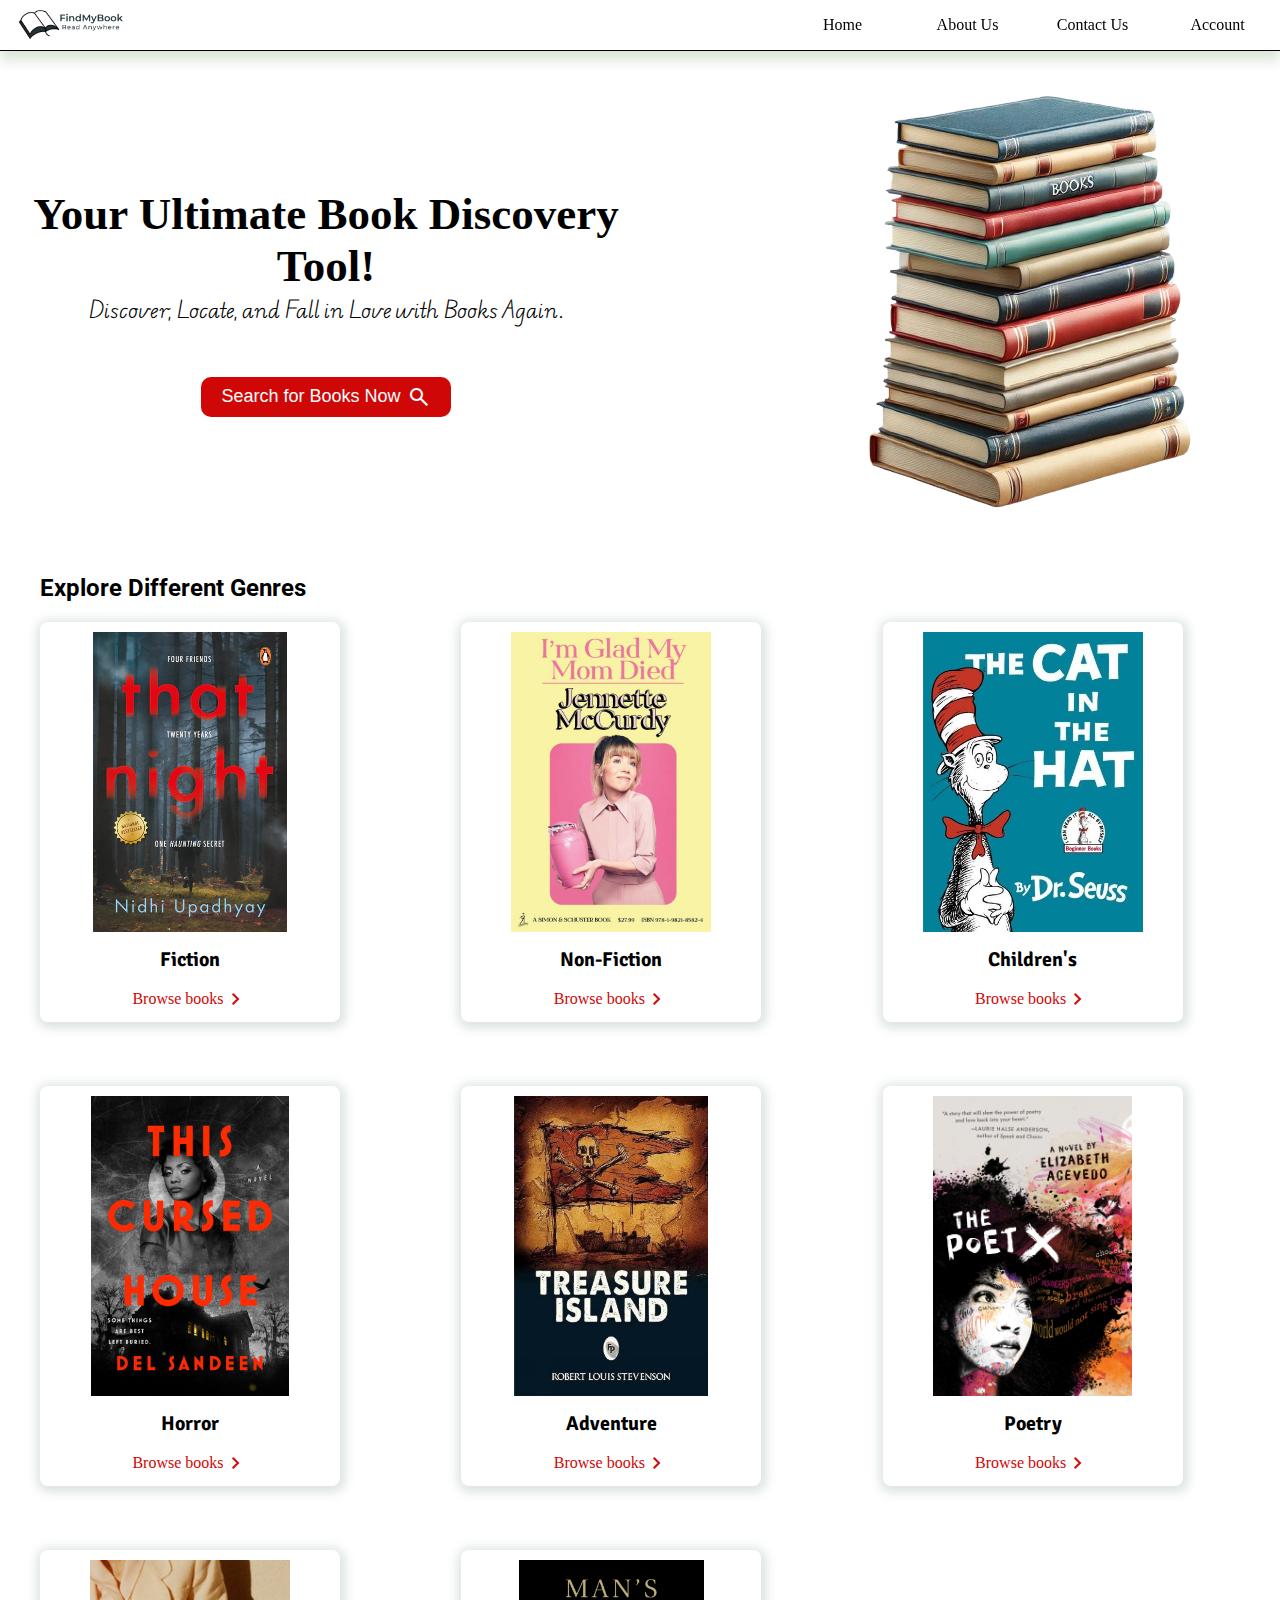
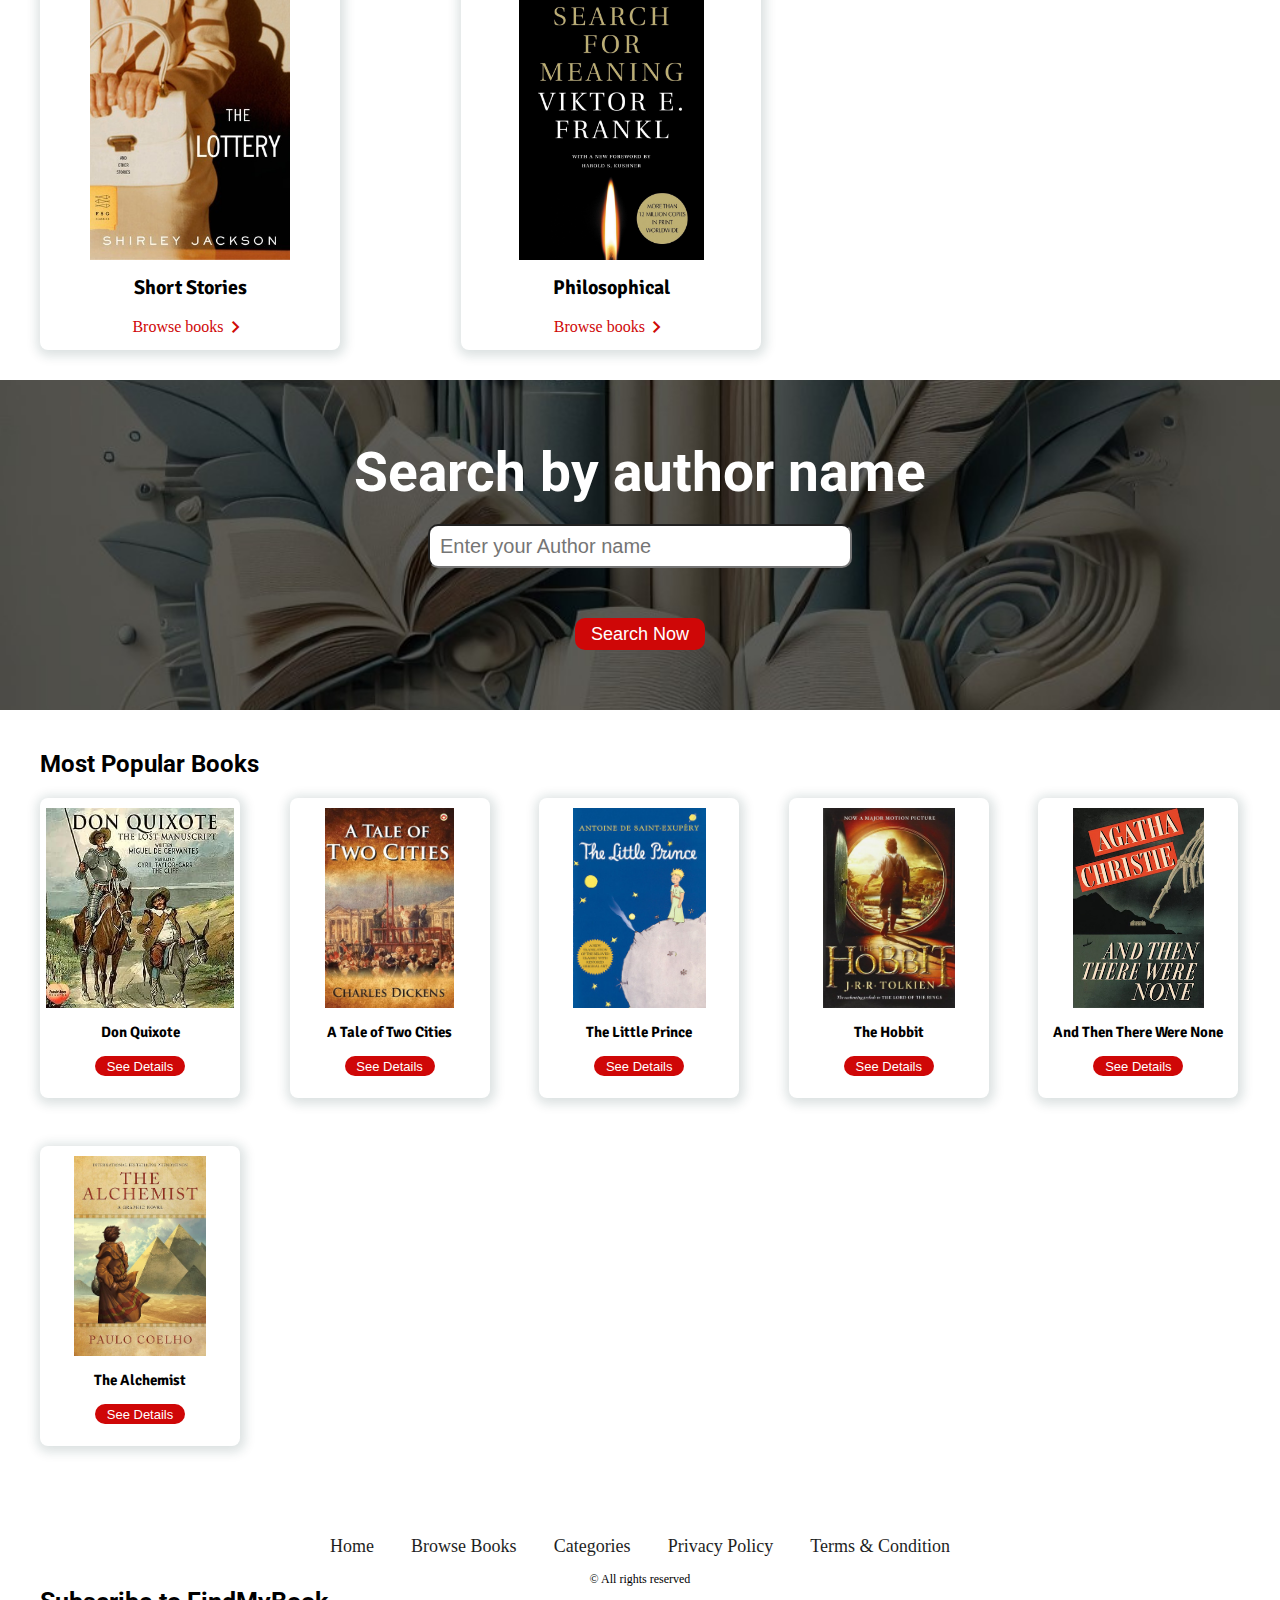
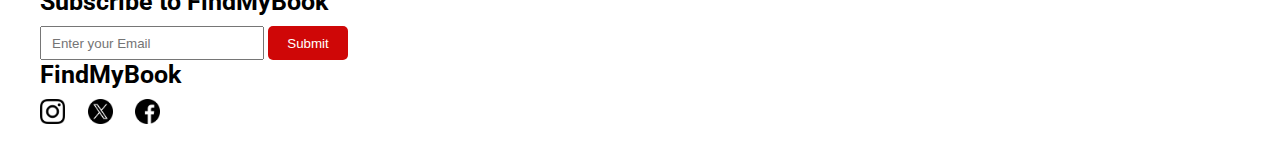
==== commit 80bb18db: "updated footer layout" ====
--- a/index.html
+++ b/index.html
@@ -239,14 +239,6 @@
     <footer>
       <div class="footer-container">
         <div class="footer-content">
-          <div class="social-media">
-            <h1>FindMyBook</h1>
-            <div class="icons-container">
-              <img src="img/instagram.png" alt="instagram" />
-              <img src="img/twitter.png" alt="twitter" />
-              <img src="img/facebook.png" alt="facebook" />
-            </div>
-          </div>
           <div class="footer-content-1">
             <div id="important-links">
               <a href="#">Home</a>
@@ -259,11 +251,21 @@
               <span id="copyright">© All rights reserved</span>
             </div>
           </div>
-          <div class="subscribe">
-            <h2>Subscribe to FindMyBook</h2>
-            <div class="subscribe-input">
-              <input type="text" placeholder="Enter your Email" />
-              <button type="submit">Submit</button>
+          <div class="footer-content-2">
+            <div class="subscribe">
+              <h2>Subscribe to FindMyBook</h2>
+              <div class="subscribe-input">
+                <input type="text" placeholder="Enter your Email" />
+                <button type="submit">Submit</button>
+              </div>
+            </div>
+            <div class="social-media">
+              <h1>FindMyBook</h1>
+              <div class="icons-container">
+                <img src="img/instagram.png" alt="instagram" />
+                <img src="img/twitter.png" alt="twitter" />
+                <img src="img/facebook.png" alt="facebook" />
+              </div>
             </div>
           </div>
         </div>
--- a/index.css
+++ b/index.css
@@ -334,10 +334,10 @@
   
   .footer-content{
     padding: 40px;
-    display: grid;
-    grid-template-columns: repeat(auto-fit, minmax(200px, auto));
-    align-items: center;
-    justify-content: space-between;
+    display: flex;
+    flex-direction: column;
+    /* align-items: center;
+    justify-content: space-between; */
   }
   .footer-content-1{
     display: flex;
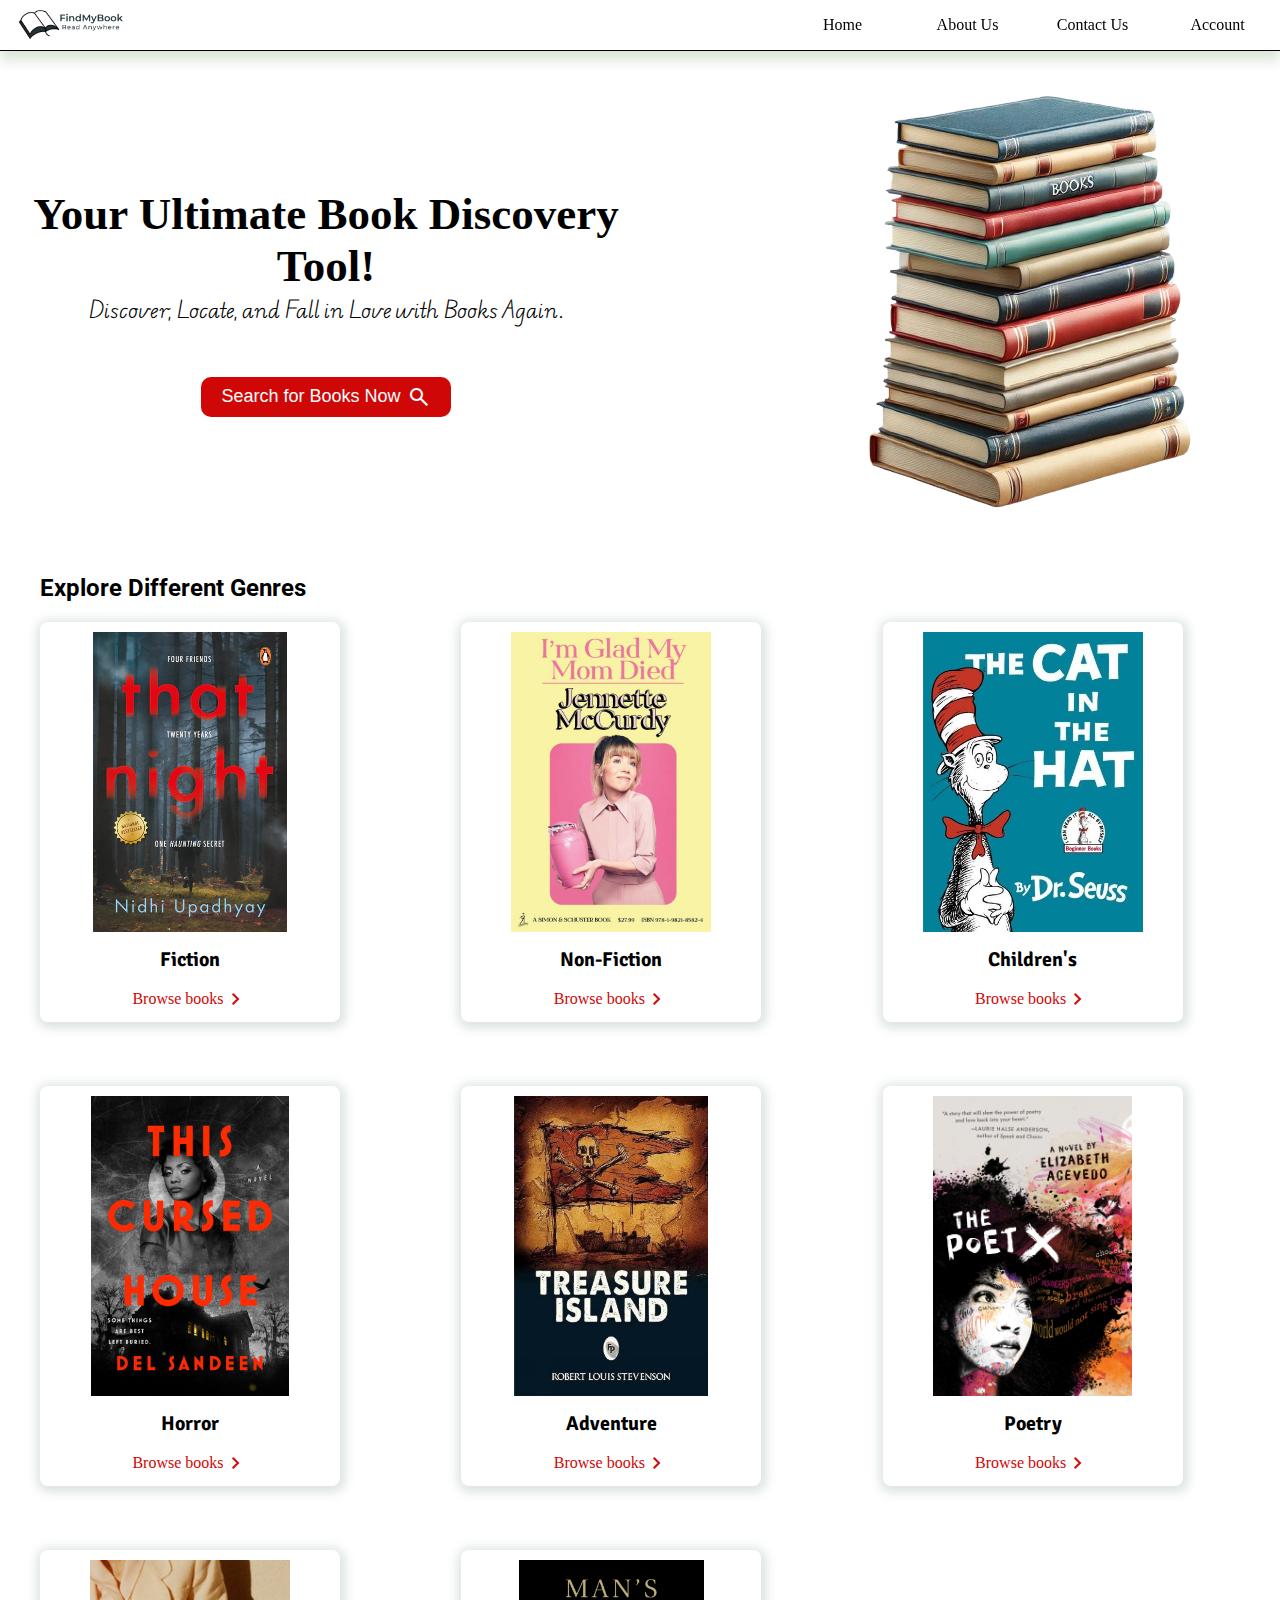
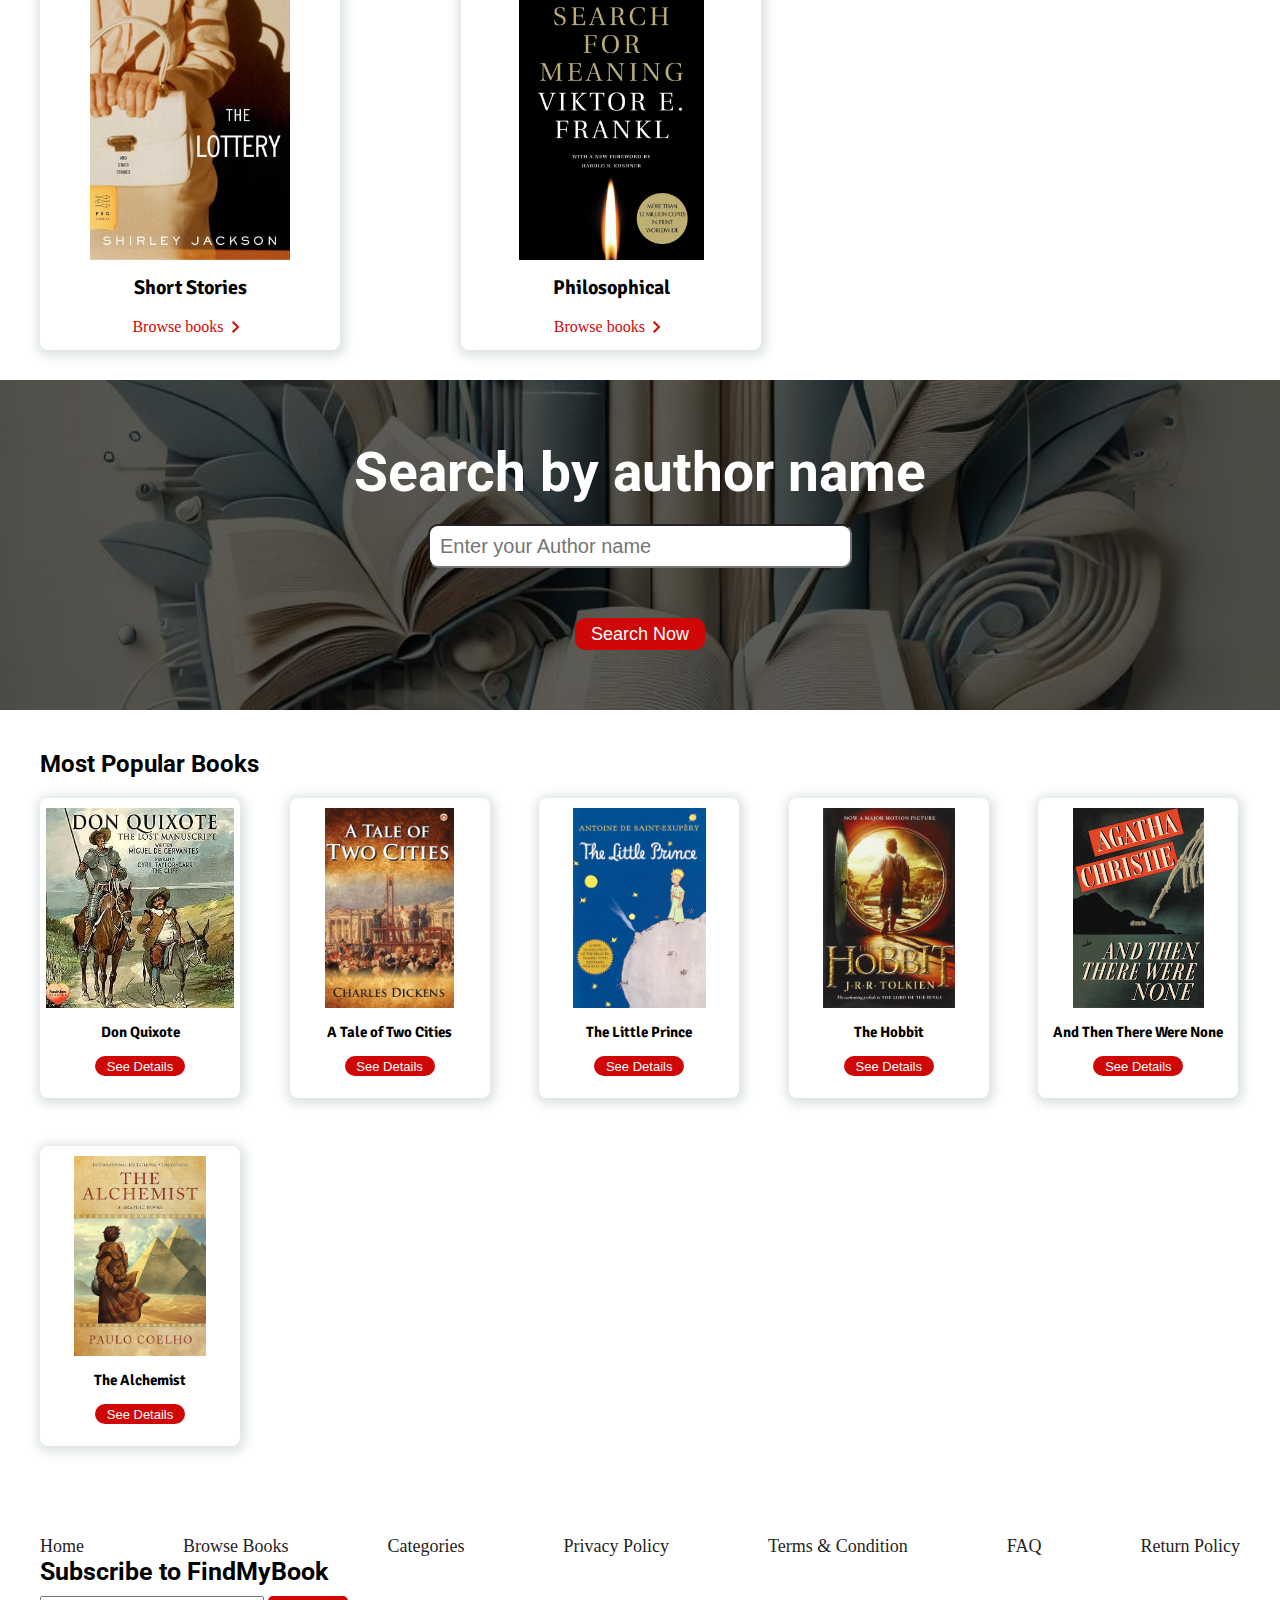
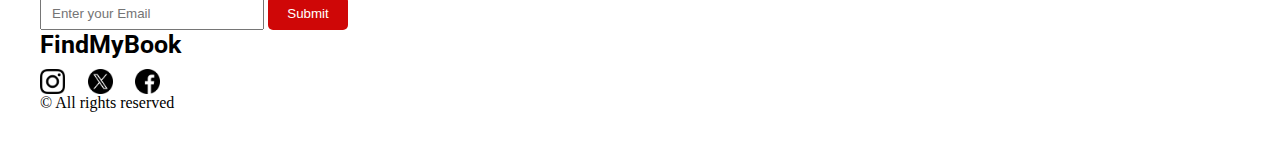
==== commit a08132e7: "some update in layout of footer" ====
--- a/index.html
+++ b/index.html
@@ -246,9 +246,8 @@
               <a href="#">Categories</a>
               <a href="#">Privacy Policy</a>
               <a href="#">Terms & Condition</a>
-            </div>
-            <div class="copyright">
-              <span id="copyright">© All rights reserved</span>
+              <a href="#">FAQ</a>
+              <a href="#">Return Policy</a>
             </div>
           </div>
           <div class="footer-content-2">
@@ -267,6 +266,9 @@
                 <img src="img/facebook.png" alt="facebook" />
               </div>
             </div>
+          </div>
+          <div class="copyright">
+            <span id="copyright">© All rights reserved</span>
           </div>
         </div>
       </div>
--- a/index.css
+++ b/index.css
@@ -352,7 +352,7 @@
     margin-top: 10px;
     display: flex;
     justify-content: space-between;
-    width: 620px;
+    width: 100%;
   }
   .footer-content-1 a{
     font-size: 18px;
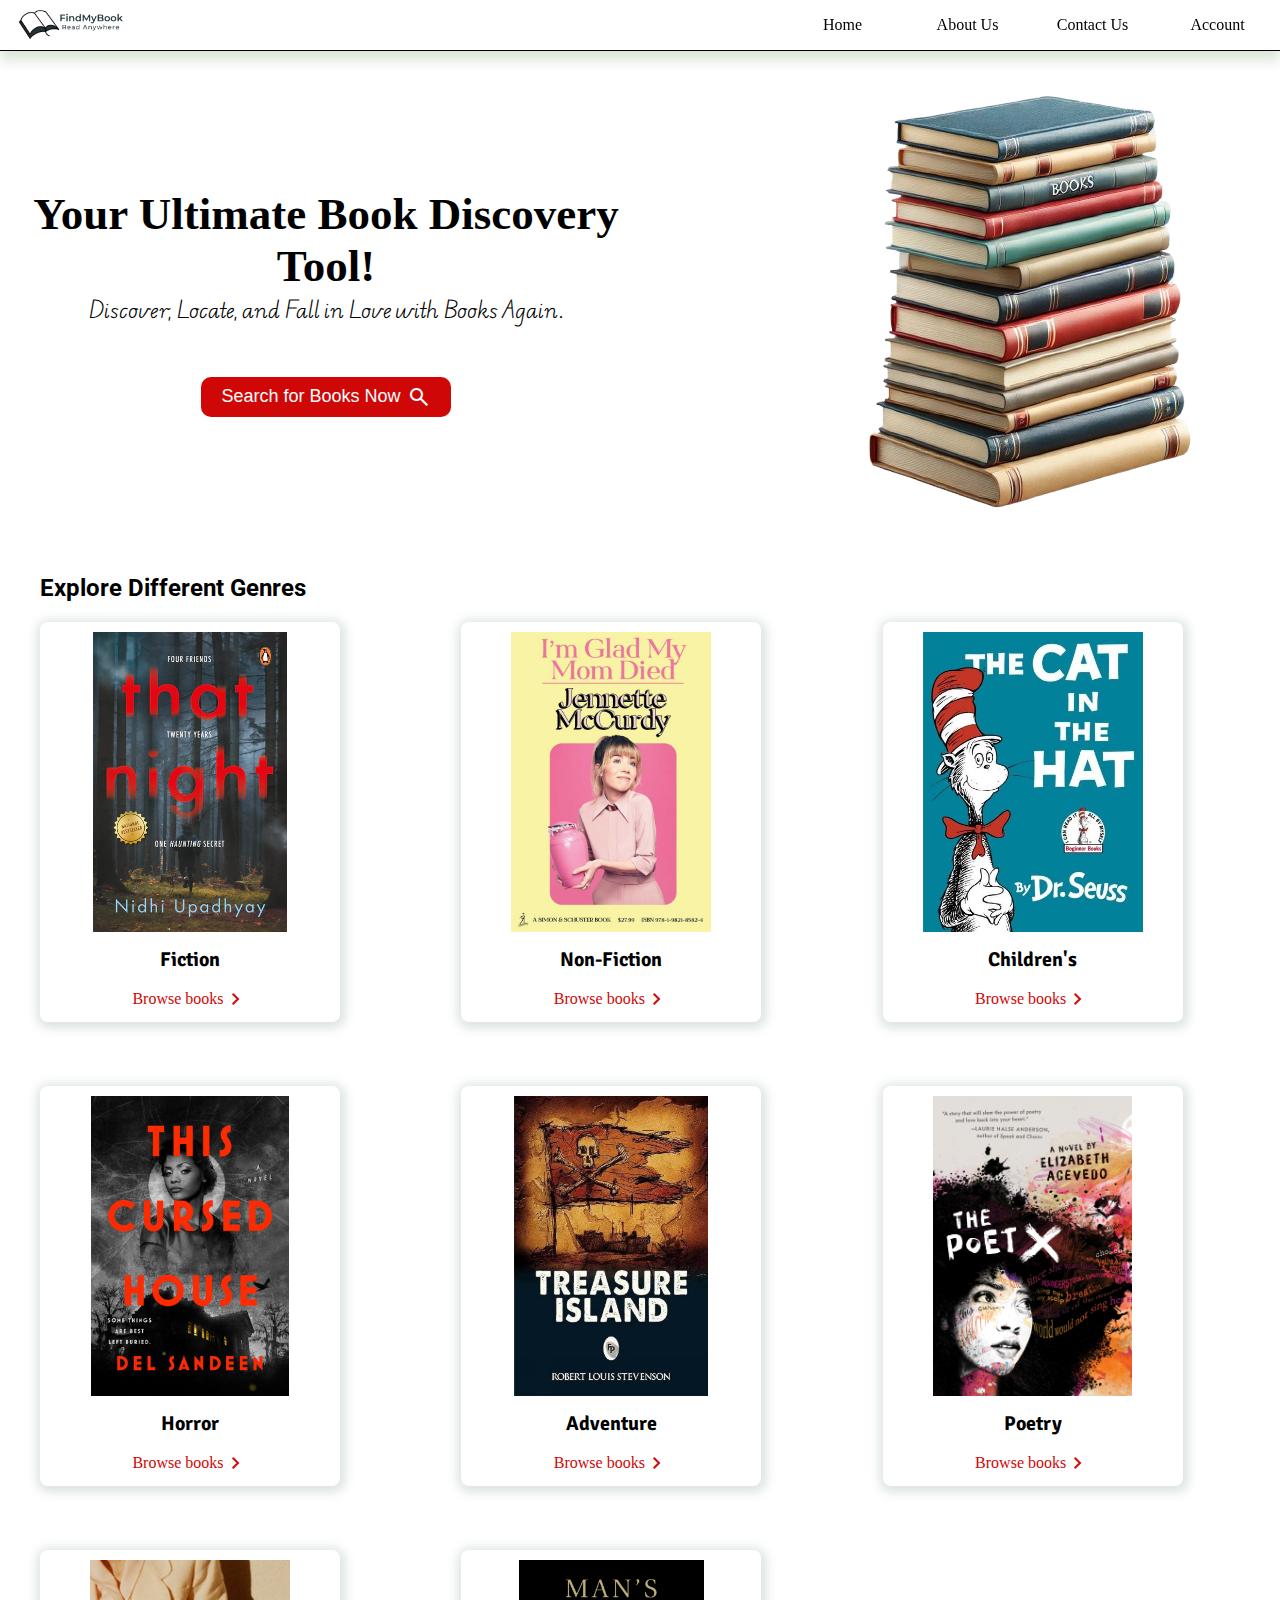
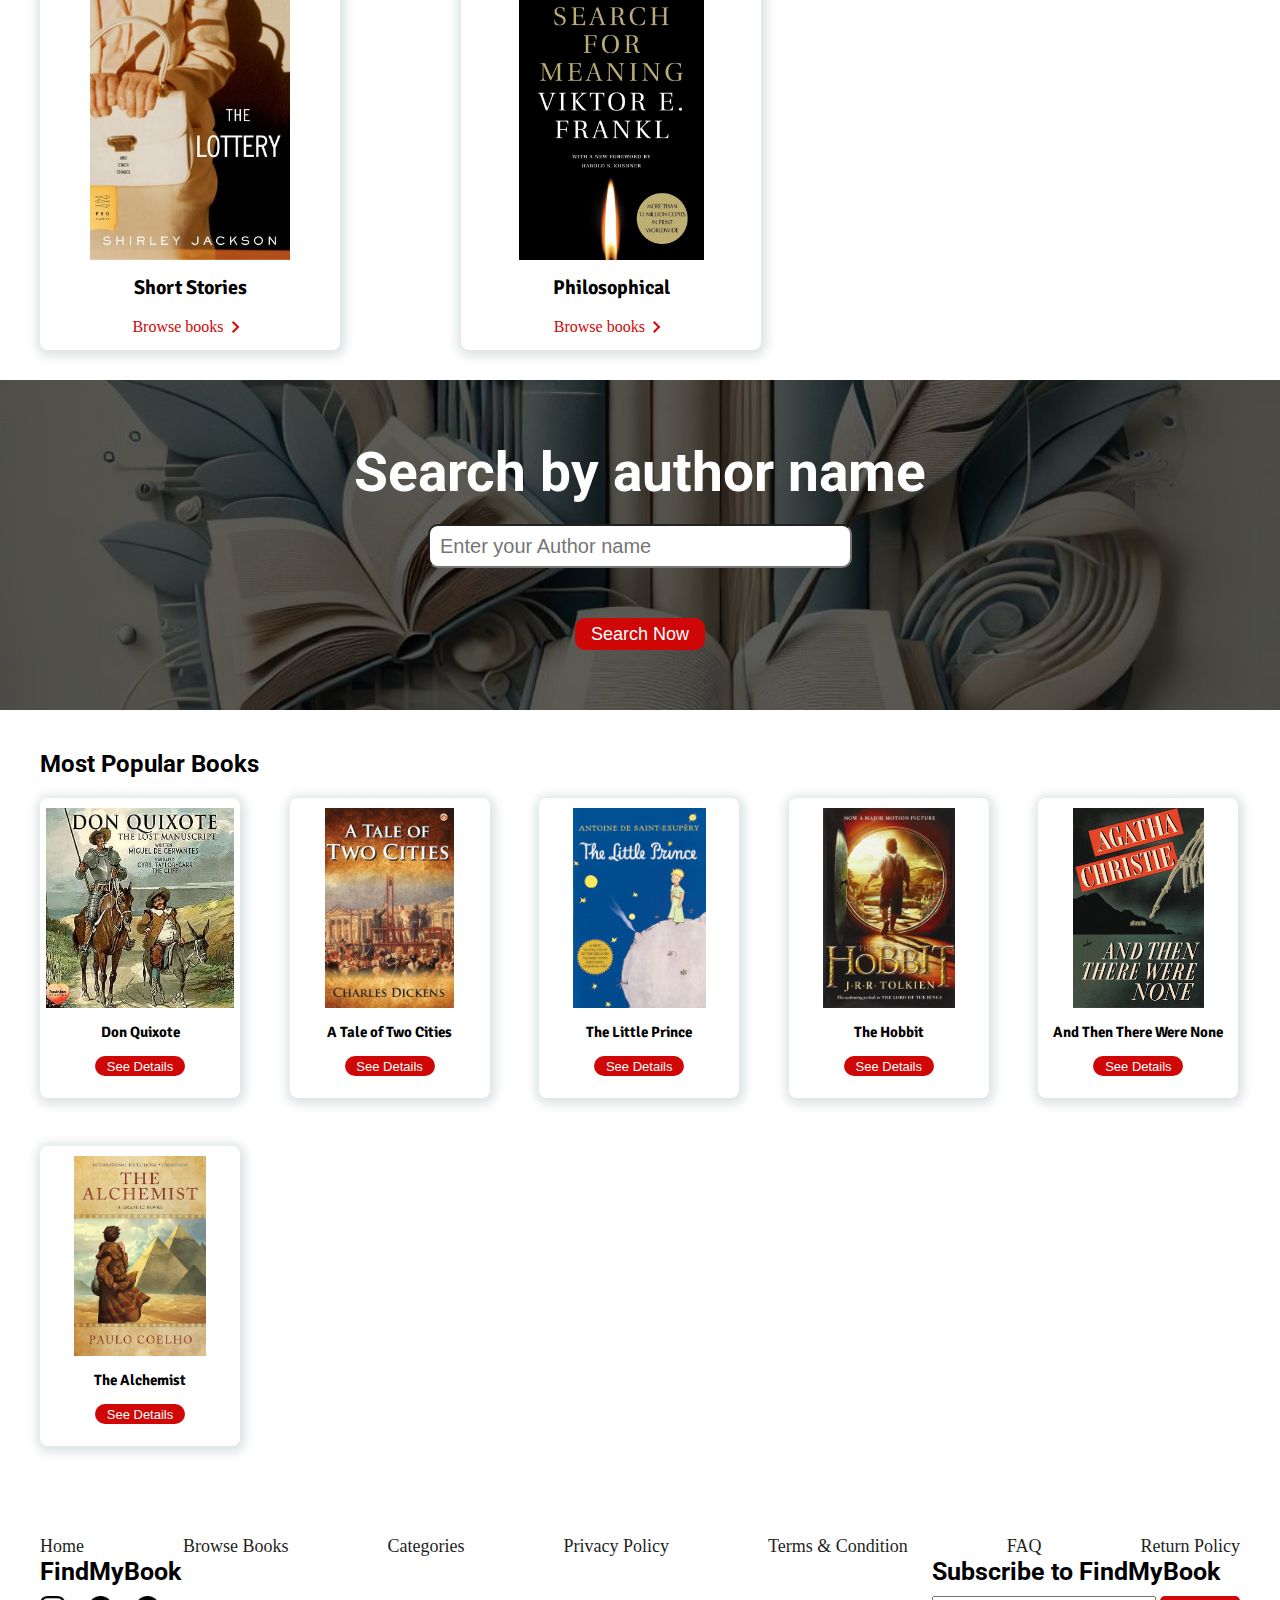
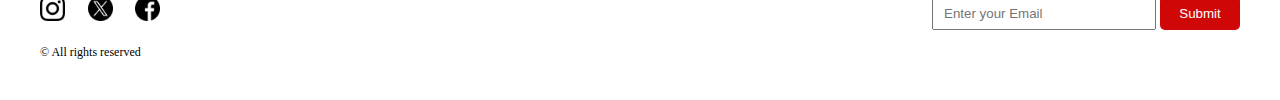
==== commit 5e5c80f6: "updated footer layout" ====
--- a/index.html
+++ b/index.html
@@ -251,19 +251,19 @@
             </div>
           </div>
           <div class="footer-content-2">
-            <div class="subscribe">
-              <h2>Subscribe to FindMyBook</h2>
-              <div class="subscribe-input">
-                <input type="text" placeholder="Enter your Email" />
-                <button type="submit">Submit</button>
-              </div>
-            </div>
             <div class="social-media">
               <h1>FindMyBook</h1>
               <div class="icons-container">
                 <img src="img/instagram.png" alt="instagram" />
                 <img src="img/twitter.png" alt="twitter" />
                 <img src="img/facebook.png" alt="facebook" />
+              </div>
+            </div>
+            <div class="subscribe">
+              <h2>Subscribe to FindMyBook</h2>
+              <div class="subscribe-input">
+                <input type="text" placeholder="Enter your Email" />
+                <button type="submit">Submit</button>
               </div>
             </div>
           </div>
--- a/index.css
+++ b/index.css
@@ -336,15 +336,8 @@
     padding: 40px;
     display: flex;
     flex-direction: column;
-    /* align-items: center;
-    justify-content: space-between; */
-  }
-  .footer-content-1{
-    display: flex;
-    flex-direction: column;
-    align-items: center;
-  }
-  .footer-content-1 .copyright{
+  }
+  .footer-content .copyright{
     margin-top: 15px;
     font-size: 12px;
   }
@@ -455,6 +448,10 @@
     background-color: rgb(249, 9, 9);
   }
 
+  .footer-content-2{
+    display: flex;
+    justify-content: space-between;
+  }
   .social-media h1{
     font-family: 'Roboto';
     font-size: 25px;
